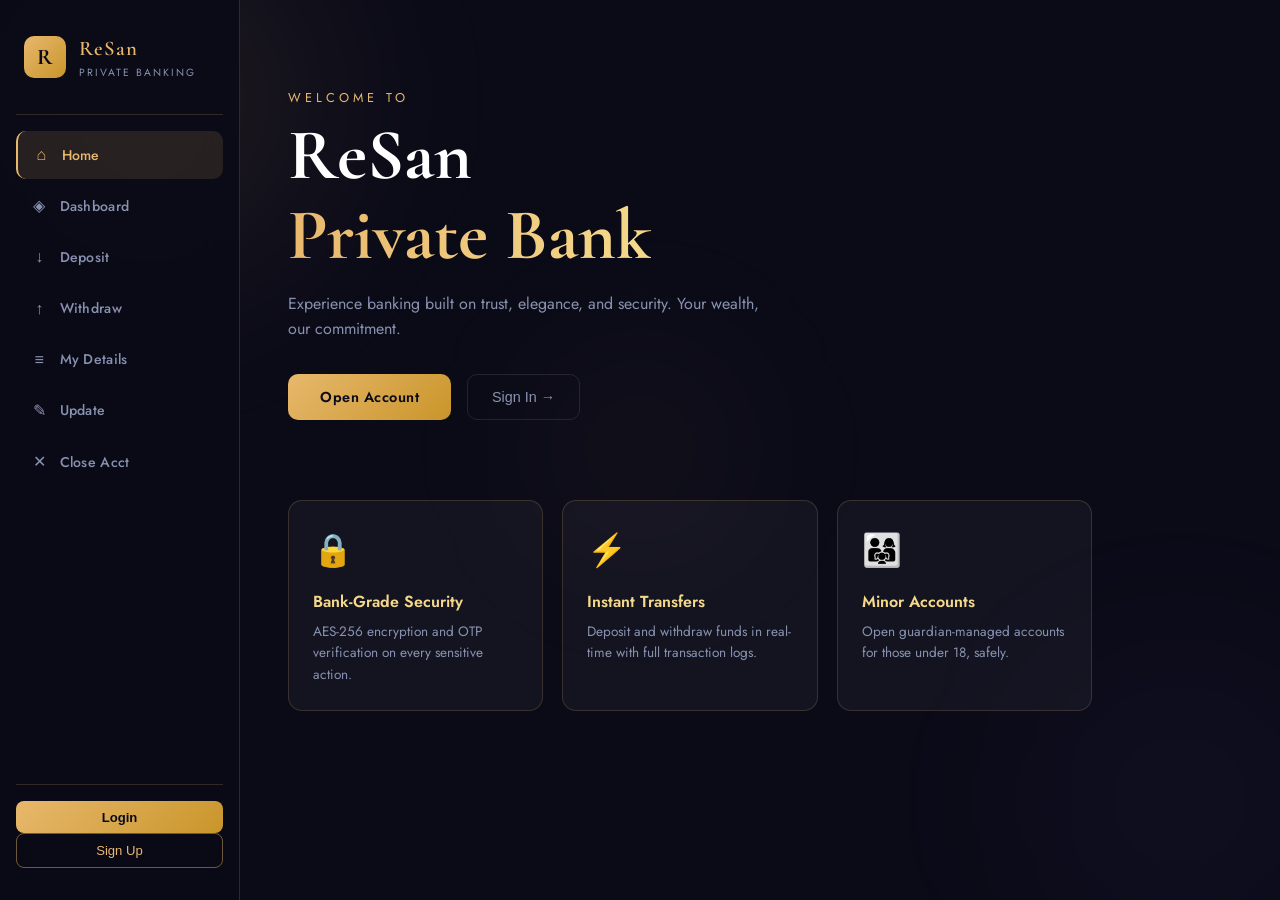
==== frontend/index.html @ 3ce8db80 "Update frontend: rename pageoverview.html to index.html, update .DS_Store" ====
<!DOCTYPE html>
<!-- Root HTML document for ReSan Bank web application -->
<html lang="en">
<head>
  <!-- Character encoding for Unicode/emoji support -->
  <meta charset="UTF-8" />
  <!-- Makes the page responsive on mobile devices -->
  <meta name="viewport" content="width=device-width, initial-scale=1.0" />
  <!-- Tab title and browser tab icon text -->
  <title>ReSan Private Bank</title>
  <!-- Google Fonts: Cormorant Garamond for luxury headings, Jost for body text -->
  <link href="https://fonts.googleapis.com/css2?family=Cormorant+Garamond:wght@400;600;700&family=Jost:wght@300;400;500;600&display=swap" rel="stylesheet" />
  <!-- Link to external CSS stylesheet -->
  <link rel="stylesheet" href="style.css" />
</head>
<body>

  <!-- ═══════════════════════════════════════════════════════════
       BACKGROUND DECORATIVE ORBS (pure CSS animation, no JS)
  ═══════════════════════════════════════════════════════════ -->
  <div class="bg-orb orb1"></div> <!-- Top-left glowing orb -->
  <div class="bg-orb orb2"></div> <!-- Bottom-right glowing orb -->
  <div class="bg-orb orb3"></div> <!-- Center subtle orb -->

  <!-- ═══════════════════════════════════════════════════════════
       PAGE WRAPPER — contains everything visible on screen
  ═══════════════════════════════════════════════════════════ -->
  <div class="app-wrapper">

    <!-- ─── SIDEBAR NAVIGATION ─────────────────────────────── -->
    <aside class="sidebar" id="sidebar">

      <!-- Bank logo / brand area -->
      <div class="sidebar-brand">
        <div class="brand-icon">R</div> <!-- Circular logo with letter R -->
        <div>
          <div class="brand-name">ReSan</div>       <!-- Bank name -->
          <div class="brand-sub">Private Banking</div> <!-- Tagline -->
        </div>
      </div>

      <!-- Divider line below brand -->
      <div class="sidebar-divider"></div>

      <!-- Navigation menu items — each calls showPage() on click -->
      <nav class="sidebar-nav">
        <!-- data-page attribute tells JS which page to show -->
        <a class="nav-item active" data-page="home"        onclick="showPage('home')">        <span class="nav-icon">⌂</span> Home         </a>
        <a class="nav-item"        data-page="dashboard"   onclick="showPage('dashboard')">   <span class="nav-icon">◈</span> Dashboard    </a>
        <a class="nav-item"        data-page="deposit"     onclick="showPage('deposit')">     <span class="nav-icon">↓</span> Deposit      </a>
        <a class="nav-item"        data-page="withdraw"    onclick="showPage('withdraw')">    <span class="nav-icon">↑</span> Withdraw     </a>
        <a class="nav-item"        data-page="details"     onclick="showPage('details')">     <span class="nav-icon">≡</span> My Details   </a>
        <a class="nav-item"        data-page="update"      onclick="showPage('update')">      <span class="nav-icon">✎</span> Update       </a>
        <a class="nav-item"        data-page="close"       onclick="showPage('close')">       <span class="nav-icon">✕</span> Close Acct   </a>
      </nav>

      <!-- Bottom section: shows logged-in user info or login/signup buttons -->
      <div class="sidebar-footer">
        <!-- Shown when user is NOT logged in -->
        <div id="auth-buttons">
          <button class="btn-gold"    onclick="showModal('login')">Login</button>    <!-- Opens login modal -->
          <button class="btn-outline" onclick="showModal('signup')">Sign Up</button> <!-- Opens signup modal -->
        </div>
        <!-- Shown when user IS logged in (hidden by default) -->
        <div id="user-info" style="display:none;">
          <div class="user-avatar" id="user-avatar">?</div> <!-- First letter of user's name -->
          <div class="user-name"   id="user-name">Guest</div>   <!-- Full name display -->
          <button class="btn-outline" onclick="logout()">Logout</button> <!-- Logout button -->
        </div>
      </div>

    </aside>

    <!-- ─── MAIN CONTENT AREA ──────────────────────────────── -->
    <main class="main-content">

      <!-- Hamburger menu button (visible on mobile only) -->
      <button class="hamburger" onclick="toggleSidebar()">☰</button>

      <!-- ══════════════ PAGE: HOME ══════════════ -->
      <section class="page active" id="page-home">
        <!-- Animated welcome heading -->
        <div class="page-hero">
          <p class="hero-eyebrow">Welcome to</p>
          <h1 class="hero-title">ReSan<br><span>Private Bank</span></h1>
          <p class="hero-desc">Experience banking built on trust, elegance, and security. Your wealth, our commitment.</p>
          <!-- CTA buttons -->
          <div class="hero-actions">
            <button class="btn-gold-lg" onclick="showModal('signup')">Open Account</button>
            <button class="btn-ghost"   onclick="showModal('login')">Sign In →</button>
          </div>
        </div>

        <!-- Feature cards row -->
        <div class="feature-grid">
          <div class="feature-card">
            <div class="feature-icon">🔒</div>
            <h3>Bank-Grade Security</h3>
            <p>AES-256 encryption and OTP verification on every sensitive action.</p>
          </div>
          <div class="feature-card">
            <div class="feature-icon">⚡</div>
            <h3>Instant Transfers</h3>
            <p>Deposit and withdraw funds in real-time with full transaction logs.</p>
          </div>
          <div class="feature-card">
            <div class="feature-icon">👨‍👩‍👧</div>
            <h3>Minor Accounts</h3>
            <p>Open guardian-managed accounts for those under 18, safely.</p>
          </div>
        </div>
      </section>

      <!-- ══════════════ PAGE: DASHBOARD ══════════════ -->
      <section class="page" id="page-dashboard">
        <div class="page-header">
          <h2 class="page-title">Dashboard</h2>
          <p class="page-sub">Overview of your account</p>
        </div>

        <!-- Balance card — values filled by JS -->
        <div class="balance-hero">
          <div class="balance-label">Available Balance</div>
          <div class="balance-amount" id="dash-balance">₹0.00</div>
          <div class="account-chip"  id="dash-accno">—</div>
        </div>

        <!-- Stats row -->
        <div class="stats-row">
          <div class="stat-box"><div class="stat-val" id="dash-name">—</div><div class="stat-lbl">Account Holder</div></div>
          <div class="stat-box"><div class="stat-val" id="dash-age">—</div> <div class="stat-lbl">Age</div></div>
          <div class="stat-box"><div class="stat-val" id="dash-email">—</div><div class="stat-lbl">Email</div></div>
          <div class="stat-box"><div class="stat-val" id="dash-type">—</div> <div class="stat-lbl">Account Type</div></div>
        </div>

        <!-- Recent transactions list -->
        <div class="card mt">
          <h3 class="card-title">Recent Transactions</h3>
          <div id="txn-list"><p class="muted">No transactions yet.</p></div>
        </div>
      </section>

      <!-- ══════════════ PAGE: DEPOSIT ══════════════ -->
      <section class="page" id="page-deposit">
        <div class="page-header">
          <h2 class="page-title">Deposit Funds</h2>
          <p class="page-sub">Add money to your account</p>
        </div>
        <div class="card">
          <!-- Account number input -->
          <div class="field-group">
            <label>Account Number</label>
            <input type="text" id="dep-acc" placeholder="RS-XXXXXXX" oninput="formatAccNo(this)" />
            <span class="field-hint">Format: RS- followed by letters/numbers</span>
          </div>
          <!-- PIN input (masked) -->
          <div class="field-group">
            <label>4-Digit PIN</label>
            <input type="password" id="dep-pin" maxlength="4" placeholder="••••" oninput="validatePinInput(this)" />
          </div>
          <!-- Amount input — only positive integers allowed -->
          <div class="field-group">
            <label>Amount (₹)</label>
            <input type="number" id="dep-amount" placeholder="Enter amount" min="1" max="100000" step="1" oninput="validateAmount(this, 100000)" />
            <span class="field-hint">Minimum ₹1 · Maximum ₹1,00,000 per transaction</span>
          </div>
          <button class="btn-gold-lg full" onclick="handleDeposit()">Deposit Now</button>
        </div>
      </section>

      <!-- ══════════════ PAGE: WITHDRAW ══════════════ -->
      <section class="page" id="page-withdraw">
        <div class="page-header">
          <h2 class="page-title">Withdraw Funds</h2>
          <p class="page-sub">Transfer money out of your account</p>
        </div>
        <div class="card">
          <div class="field-group">
            <label>Account Number</label>
            <input type="text" id="with-acc" placeholder="RS-XXXXXXX" oninput="formatAccNo(this)" />
          </div>
          <div class="field-group">
            <label>4-Digit PIN</label>
            <input type="password" id="with-pin" maxlength="4" placeholder="••••" oninput="validatePinInput(this)" />
          </div>
          <div class="field-group">
            <label>Amount (₹)</label>
            <input type="number" id="with-amount" placeholder="Enter amount" min="1" step="1" oninput="validateAmount(this, Infinity)" />
            <span class="field-hint">Cannot exceed your current balance</span>
          </div>
          <button class="btn-gold-lg full" onclick="handleWithdraw()">Withdraw</button>
        </div>
      </section>

      <!-- ══════════════ PAGE: MY DETAILS ══════════════ -->
      <section class="page" id="page-details">
        <div class="page-header">
          <h2 class="page-title">My Details</h2>
          <p class="page-sub">View your account information</p>
        </div>
        <div class="card">
          <div class="field-group">
            <label>Account Number</label>
            <input type="text" id="det-acc" placeholder="RS-XXXXXXX" />
          </div>
          <div class="field-group">
            <label>4-Digit PIN</label>
            <input type="password" id="det-pin" maxlength="4" placeholder="••••" />
          </div>
          <button class="btn-gold-lg full" onclick="handleDetails()">View Details</button>
        </div>

        <!-- Details result card — hidden until data is fetched -->
        <div class="card mt" id="details-result" style="display:none;">
          <div class="balance-hero small">
            <div class="balance-label">Balance</div>
            <div class="balance-amount" id="det-balance">₹0</div>
            <div class="account-chip"   id="det-accno-chip">—</div>
          </div>
          <!-- Individual info rows filled by JS -->
          <div class="info-table" id="details-table"></div>
        </div>
      </section>

      <!-- ══════════════ PAGE: UPDATE ══════════════ -->
      <section class="page" id="page-update">
        <div class="page-header">
          <h2 class="page-title">Update Details</h2>
          <p class="page-sub">Leave blank to keep existing value</p>
        </div>
        <div class="card">
          <div class="field-group">
            <label>Account Number</label>
            <input type="text" id="upd-acc" placeholder="RS-XXXXXXX" />
          </div>
          <div class="field-group">
            <label>Current PIN</label>
            <input type="password" id="upd-pin" maxlength="4" placeholder="••••" />
          </div>
          <div class="field-divider">Fields to Update</div>
          <div class="field-group">
            <label>New Name (optional)</label>
            <input type="text" id="upd-name" placeholder="Leave blank to keep current" />
          </div>
          <div class="field-group">
            <label>New Email (optional)</label>
            <!-- Email format validated in JS -->
            <input type="email" id="upd-email" placeholder="Leave blank to keep current" oninput="validateEmailInput(this)" />
          </div>
          <div class="field-group">
            <label>New PIN (optional)</label>
            <input type="password" id="upd-newpin" maxlength="4" placeholder="Leave blank to keep current" oninput="validatePinInput(this)" />
          </div>
          <button class="btn-gold-lg full" onclick="handleUpdate()">Save Changes</button>
        </div>
      </section>

      <!-- ══════════════ PAGE: CLOSE ACCOUNT ══════════════ -->
      <section class="page" id="page-close">
        <div class="page-header">
          <h2 class="page-title">Close Account</h2>
          <p class="page-sub" style="color:#ff6b6b;">⚠ This action is permanent and cannot be undone</p>
        </div>
        <div class="card danger-card">
          <div class="field-group">
            <label>Account Number</label>
            <input type="text" id="cls-acc" placeholder="RS-XXXXXXX" />
          </div>
          <div class="field-group">
            <label>4-Digit PIN</label>
            <input type="password" id="cls-pin" maxlength="4" placeholder="••••" />
          </div>
          <!-- Confirmation checkbox — must be ticked before deletion -->
          <label class="checkbox-label">
            <input type="checkbox" id="cls-confirm" />
            I understand this will permanently delete my account and all data
          </label>
          <button class="btn-danger full" onclick="handleClose()">Close My Account</button>
        </div>
      </section>

    </main>
  </div>

  <!-- ═══════════════════════════════════════════════════════════
       MODAL OVERLAY — darkens background when a modal is open
  ═══════════════════════════════════════════════════════════ -->
  <div class="modal-overlay" id="modal-overlay" onclick="closeModal()"></div>

  <!-- ─── MODAL: LOGIN ──────────────────────────────────────── -->
  <div class="modal" id="modal-login">
    <div class="modal-header">
      <h2>Welcome Back</h2>
      <button class="modal-close" onclick="closeModal()">✕</button>
    </div>
    <div class="field-group">
      <label>Account Number</label>
      <input type="text" id="login-acc" placeholder="RS-XXXXXXX" />
    </div>
    <div class="field-group">
      <label>4-Digit PIN</label>
      <input type="password" id="login-pin" maxlength="4" placeholder="••••" oninput="validatePinInput(this)" />
    </div>
    <!-- Login triggers OTP send before actual login -->
    <button class="btn-gold-lg full" onclick="initiateLogin()">Send OTP & Login</button>
    <p class="modal-switch">Don't have an account? <a onclick="showModal('signup')">Sign Up</a></p>
  </div>

  <!-- ─── MODAL: SIGNUP ─────────────────────────────────────── -->
  <div class="modal" id="modal-signup">
    <div class="modal-header">
      <h2>Open Account</h2>
      <button class="modal-close" onclick="closeModal()">✕</button>
    </div>

    <!-- Step indicator: Step 1 of 3, Step 2, Step 3 -->
    <div class="steps-bar">
      <div class="step active" id="step1-dot">1</div>
      <div class="step-line"></div>
      <div class="step" id="step2-dot">2</div>
      <div class="step-line"></div>
      <div class="step" id="step3-dot">3</div>
    </div>

    <!-- ── STEP 1: Personal Information ── -->
    <div id="signup-step1">
      <p class="step-label">Step 1 · Personal Information</p>

      <div class="field-group">
        <label>Full Name *</label>
        <!-- Only letters and spaces allowed — validated in JS -->
        <input type="text" id="su-name" placeholder="Your legal full name" oninput="validateNameInput(this)" />
        <span class="field-hint">Letters only, no numbers or symbols</span>
      </div>

      <div class="field-group">
        <label>Age *</label>
        <!-- Integer only; triggers minor flow if < 18 -->
        <input type="number" id="su-age" placeholder="Your age" min="1" max="120" step="1" oninput="validateAgeInput(this)" />
        <span class="field-hint">Must be a whole number between 1–120</span>
      </div>

      <!-- Minor guardian section — shown only when age < 18 -->
      <div id="minor-section" style="display:none;">
        <div class="minor-banner">
          👨‍👩‍👧 Minor Account — Guardian Details Required
        </div>
        <div class="field-group">
          <label>Guardian Full Name *</label>
          <input type="text" id="su-gname" placeholder="Guardian's legal name" oninput="validateNameInput(this)" />
        </div>
        <div class="field-group">
          <label>Guardian Age *</label>
          <input type="number" id="su-gage" placeholder="Guardian's age" min="18" max="120" step="1" />
          <span class="field-hint">Guardian must be 18 or above</span>
        </div>
        <div class="field-group">
          <label>Relationship to Minor *</label>
          <!-- Dropdown for relationship type -->
          <select id="su-relation">
            <option value="">Select relationship</option>
            <option value="Father">Father</option>
            <option value="Mother">Mother</option>
            <option value="Legal Guardian">Legal Guardian</option>
            <option value="Grandparent">Grandparent</option>
            <option value="Sibling (18+)">Sibling (18+)</option>
          </select>
        </div>
        <div class="field-group">
          <label>Guardian Phone *</label>
          <!-- 10-digit Indian phone number -->
          <input type="tel" id="su-gphone" placeholder="10-digit mobile number" maxlength="10" oninput="validatePhoneInput(this)" />
        </div>
        <div class="field-group">
          <label>Guardian Email *</label>
          <input type="email" id="su-gemail" placeholder="guardian@email.com" oninput="validateEmailInput(this)" />
        </div>
        <div class="field-group">
          <label>Guardian ID Proof (PDF, max 2MB) *</label>
          <!-- Accepts only PDF files; size validated in JS -->
          <div class="file-upload-box" onclick="triggerFile('guardian-doc')">
            <div class="file-icon">📄</div>
            <div id="guardian-doc-label">Click to upload Guardian ID PDF</div>
            <input type="file" id="guardian-doc" accept=".pdf" style="display:none;" onchange="handleFile(this,'guardian-doc-label')" />
          </div>
        </div>
      </div>

      <div class="field-group">
        <label>Email Address *</label>
        <!-- Validates email format with regex in JS -->
        <input type="email" id="su-email" placeholder="you@example.com" oninput="validateEmailInput(this)" />
        <span class="field-hint">Must be a valid email (e.g. name@domain.com)</span>
      </div>

      <div class="field-group">
        <label>Phone Number *</label>
        <!-- Must be 10 digits, Indian format -->
        <input type="tel" id="su-phone" placeholder="10-digit mobile number" maxlength="10" oninput="validatePhoneInput(this)" />
        <span class="field-hint">OTP will be sent to this number</span>
      </div>

      <div class="field-group">
        <label>4-Digit PIN *</label>
        <input type="password" id="su-pin" maxlength="4" placeholder="Choose a 4-digit PIN" oninput="validatePinInput(this)" />
        <span class="field-hint">Exactly 4 digits (e.g. 4821)</span>
      </div>

      <button class="btn-gold-lg full" onclick="goStep2()">Continue →</button>
    </div>

    <!-- ── STEP 2: Documents ── -->
    <div id="signup-step2" style="display:none;">
      <p class="step-label">Step 2 · Upload Documents</p>

      <!-- Aadhaar Card PDF upload -->
      <div class="field-group">
        <label>Aadhaar Card (PDF, max 2MB) *</label>
        <div class="file-upload-box" onclick="triggerFile('aadhaar-doc')">
          <div class="file-icon">🪪</div>
          <div id="aadhaar-doc-label">Click to upload Aadhaar PDF</div>
          <input type="file" id="aadhaar-doc" accept=".pdf" style="display:none;" onchange="handleFile(this,'aadhaar-doc-label')" />
        </div>
      </div>

      <!-- PAN Card PDF upload -->
      <div class="field-group">
        <label>PAN Card (PDF, max 2MB) *</label>
        <div class="file-upload-box" onclick="triggerFile('pan-doc')">
          <div class="file-icon">🗂</div>
          <div id="pan-doc-label">Click to upload PAN Card PDF</div>
          <input type="file" id="pan-doc" accept=".pdf" style="display:none;" onchange="handleFile(this,'pan-doc-label')" />
        </div>
      </div>

      <!-- Address Proof PDF upload -->
      <div class="field-group">
        <label>Address Proof (PDF, max 2MB) *</label>
        <div class="file-upload-box" onclick="triggerFile('address-doc')">
          <div class="file-icon">🏠</div>
          <div id="address-doc-label">Click to upload Address Proof PDF</div>
          <input type="file" id="address-doc" accept=".pdf" style="display:none;" onchange="handleFile(this,'address-doc-label')" />
        </div>
      </div>

      <div class="btn-row">
        <button class="btn-outline" onclick="goStep1()">← Back</button>
        <button class="btn-gold-lg" onclick="goStep3()">Continue →</button>
      </div>
    </div>

    <!-- ── STEP 3: OTP Verification ── -->
    <div id="signup-step3" style="display:none;">
      <p class="step-label">Step 3 · OTP Verification</p>

      <!-- Displays phone number OTP was sent to -->
      <div class="otp-info">
        OTP sent to <strong id="otp-phone-display"></strong>
        <br><small>Check your messages (demo OTP shown in console)</small>
      </div>

      <!-- 6-digit OTP input boxes — one digit per box -->
      <div class="otp-boxes">
        <!-- Each box: maxlength=1, auto-advances to next on input -->
        <input class="otp-box" type="text" maxlength="1" oninput="otpAdvance(this,0)" id="otp0" />
        <input class="otp-box" type="text" maxlength="1" oninput="otpAdvance(this,1)" id="otp1" />
        <input class="otp-box" type="text" maxlength="1" oninput="otpAdvance(this,2)" id="otp2" />
        <input class="otp-box" type="text" maxlength="1" oninput="otpAdvance(this,3)" id="otp3" />
        <input class="otp-box" type="text" maxlength="1" oninput="otpAdvance(this,4)" id="otp4" />
        <input class="otp-box" type="text" maxlength="1" oninput="otpAdvance(this,5)" id="otp5" />
      </div>

      <!-- Countdown timer and resend button -->
      <div class="otp-timer">
        Resend OTP in <span id="otp-countdown">30</span>s
        <button class="btn-text" id="resend-btn" style="display:none;" onclick="resendOTP()">Resend</button>
      </div>

      <div class="btn-row">
        <button class="btn-outline" onclick="goStep2()">← Back</button>
        <button class="btn-gold-lg" onclick="verifyAndCreate()">Verify & Create Account</button>
      </div>
    </div>
  </div>

  <!-- ─── MODAL: OTP FOR LOGIN ──────────────────────────────── -->
  <div class="modal" id="modal-otp-login">
    <div class="modal-header">
      <h2>Verify Identity</h2>
      <button class="modal-close" onclick="closeModal()">✕</button>
    </div>
    <div class="otp-info">
      OTP sent to your registered number
      <br><small>Demo OTP shown in browser console (F12)</small>
    </div>
    <div class="otp-boxes">
      <input class="otp-box" type="text" maxlength="1" oninput="otpAdvance(this,0,'login')" id="lotp0" />
      <input class="otp-box" type="text" maxlength="1" oninput="otpAdvance(this,1,'login')" id="lotp1" />
      <input class="otp-box" type="text" maxlength="1" oninput="otpAdvance(this,2,'login')" id="lotp2" />
      <input class="otp-box" type="text" maxlength="1" oninput="otpAdvance(this,3,'login')" id="lotp3" />
      <input class="otp-box" type="text" maxlength="1" oninput="otpAdvance(this,4,'login')" id="lotp4" />
      <input class="otp-box" type="text" maxlength="1" oninput="otpAdvance(this,5,'login')" id="lotp5" />
    </div>
    <button class="btn-gold-lg full" onclick="verifyLoginOTP()">Verify & Login</button>
  </div>

  <!-- ─── TOAST NOTIFICATION ────────────────────────────────── -->
  <!-- Small popup at bottom-right for success/error messages -->
  <div class="toast" id="toast">
    <span id="toast-msg"></span>
  </div>

  <!-- Link to external JS file — loaded last so DOM is ready -->
  <script src="app.js"></script>
</body>
</html>
---- frontend/style.css ----
/* ═══════════════════════════════════════════════════════════════
   style.css — ReSan Private Bank
   Luxury dark-gold aesthetic with glassmorphism cards
═══════════════════════════════════════════════════════════════ */

/* ─── CSS CUSTOM PROPERTIES (Design Tokens) ─────────────────── */
:root {
  --gold:        #e8b86d;   /* Primary gold accent */
  --gold-deep:   #c9952a;   /* Darker gold for gradients */
  --gold-light:  #f5d98b;   /* Lighter gold for highlights */
  --bg:          #0b0b18;   /* Page background — deep navy-black */
  --bg2:         #111127;   /* Slightly lighter bg for cards */
  --surface:     rgba(255,255,255,0.04); /* Glassmorphism card surface */
  --border:      rgba(232,184,109,0.18); /* Gold-tinted border */
  --border-hover:rgba(232,184,109,0.45); /* Border on hover */
  --text:        #ccd6f6;   /* Primary text — soft blue-white */
  --muted:       #8892b0;   /* Secondary/muted text */
  --danger:      #ff6b6b;   /* Red for errors and danger actions */
  --success:     #64ddaa;   /* Green for success states */
  --radius:      14px;      /* Standard border radius */
  --shadow:      0 8px 40px rgba(0,0,0,0.5); /* Card shadow */
  --font-display:'Cormorant Garamond', serif; /* Heading font */
  --font-body:   'Jost', sans-serif;          /* Body font */
  --sidebar-w:   240px;     /* Sidebar fixed width */
  --transition:  0.25s ease; /* Default animation duration */
}

/* ─── RESET & BASE ───────────────────────────────────────────── */
*, *::before, *::after {
  box-sizing: border-box; /* Include padding/border in width calculations */
  margin: 0;              /* Remove default margins */
  padding: 0;             /* Remove default padding */
}

html {
  scroll-behavior: smooth; /* Smooth scrolling for anchor links */
}

body {
  background: var(--bg);        /* Dark background */
  color: var(--text);           /* Default text color */
  font-family: var(--font-body);/* Body font */
  font-size: 15px;              /* Base font size */
  line-height: 1.6;             /* Comfortable line height */
  overflow-x: hidden;           /* Prevent horizontal scroll */
  min-height: 100vh;            /* Full viewport height */
}

/* ─── BACKGROUND DECORATIVE ORBS ─────────────────────────────── */
/* Soft glowing blobs behind content for depth */
.bg-orb {
  position: fixed;      /* Stay fixed regardless of scroll */
  border-radius: 50%;   /* Perfect circles */
  filter: blur(80px);   /* Heavy blur for soft glow */
  pointer-events: none; /* Don't block clicks */
  z-index: 0;           /* Behind everything */
  animation: orb-float 8s ease-in-out infinite; /* Gentle float animation */
}
.orb1 {
  width: 500px; height: 500px;                   /* Large orb */
  background: radial-gradient(circle, rgba(232,184,109,0.12), transparent 70%); /* Gold glow */
  top: -150px; left: -100px;                     /* Top-left position */
}
.orb2 {
  width: 400px; height: 400px;
  background: radial-gradient(circle, rgba(100,100,200,0.08), transparent 70%); /* Blue-ish glow */
  bottom: -100px; right: -100px;
}
.orb3 {
  width: 300px; height: 300px;
  background: radial-gradient(circle, rgba(232,184,109,0.06), transparent 70%);
  top: 50%; left: 50%; transform: translate(-50%,-50%); /* Centered */
}

/* Float animation keyframes — moves orb up and down slightly */
@keyframes orb-float {
  0%,100% { transform: translateY(0); }
  50%      { transform: translateY(-20px); }
}

/* ─── LAYOUT: APP WRAPPER ────────────────────────────────────── */
/* Two-column layout: sidebar + main content */
.app-wrapper {
  display: flex;       /* Flexbox side-by-side layout */
  min-height: 100vh;   /* Full viewport height */
  position: relative;  /* Stacking context */
  z-index: 1;          /* Above background orbs */
}

/* ─── SIDEBAR ─────────────────────────────────────────────────── */
.sidebar {
  width: var(--sidebar-w);             /* Fixed width */
  background: rgba(11,11,24,0.95);     /* Semi-transparent dark bg */
  border-right: 1px solid var(--border); /* Gold right border */
  display: flex;
  flex-direction: column;              /* Stack items vertically */
  padding: 2rem 1rem;                  /* Internal spacing */
  position: fixed;                     /* Stays fixed on scroll */
  top: 0; left: 0; bottom: 0;         /* Full height */
  z-index: 100;                        /* Above main content */
  backdrop-filter: blur(20px);         /* Frosted glass effect */
  transition: transform var(--transition); /* Slide animation for mobile */
}

/* Brand/Logo area at top of sidebar */
.sidebar-brand {
  display: flex;
  align-items: center;
  gap: 0.8rem;
  margin-bottom: 1.5rem;
  padding: 0 0.5rem;
}

/* Circular gold icon with letter R */
.brand-icon {
  width: 42px; height: 42px;
  background: linear-gradient(135deg, var(--gold), var(--gold-deep)); /* Gold gradient */
  border-radius: 10px;   /* Slightly rounded square */
  display: flex; align-items: center; justify-content: center;
  font-family: var(--font-display); /* Serif font for R */
  font-size: 1.4rem;
  color: #0b0b18;        /* Dark text on gold */
  font-weight: 700;
  flex-shrink: 0;        /* Don't shrink when sidebar is narrow */
}
.brand-name {
  font-family: var(--font-display);
  font-size: 1.3rem;
  color: var(--gold);
  font-weight: 600;
  letter-spacing: 1px;
}
.brand-sub {
  font-size: 0.65rem;
  color: var(--muted);
  letter-spacing: 2px;
  text-transform: uppercase;
}

/* Horizontal divider line */
.sidebar-divider {
  height: 1px;
  background: var(--border);
  margin: 0.5rem 0 1rem 0;
}

/* Navigation link container */
.sidebar-nav {
  flex: 1;             /* Take remaining vertical space */
  display: flex;
  flex-direction: column;
  gap: 0.2rem;         /* Small gap between nav items */
}

/* Individual navigation link */
.nav-item {
  display: flex;
  align-items: center;
  gap: 0.7rem;
  padding: 0.7rem 0.9rem;
  border-radius: 10px;
  color: var(--muted);          /* Inactive: muted color */
  font-size: 0.88rem;
  font-weight: 500;
  letter-spacing: 0.3px;
  cursor: pointer;
  transition: all var(--transition);
  text-decoration: none;        /* Remove underline */
  user-select: none;            /* Prevent text selection on click */
}
.nav-item:hover {
  background: rgba(232,184,109,0.07); /* Subtle gold highlight */
  color: var(--gold-light);           /* Gold text on hover */
}
.nav-item.active {
  background: rgba(232,184,109,0.12); /* Stronger highlight for active */
  color: var(--gold);                 /* Gold text for active */
  border-left: 2px solid var(--gold); /* Gold left border indicator */
}
.nav-icon {
  font-size: 1rem;
  width: 18px;
  text-align: center;
}

/* Bottom of sidebar: auth buttons or user info */
.sidebar-footer {
  border-top: 1px solid var(--border);
  padding-top: 1rem;
  display: flex;
  flex-direction: column;
  gap: 0.5rem;
}

/* User avatar circle */
.user-avatar {
  width: 38px; height: 38px;
  background: linear-gradient(135deg, var(--gold), var(--gold-deep));
  border-radius: 50%;
  display: flex; align-items: center; justify-content: center;
  font-weight: 700;
  color: #0b0b18;
  font-size: 1rem;
  margin: 0 auto 0.3rem auto;
}
.user-name {
  text-align: center;
  font-size: 0.85rem;
  color: var(--text);
  margin-bottom: 0.3rem;
  font-weight: 500;
}

/* ─── MAIN CONTENT ───────────────────────────────────────────── */
.main-content {
  margin-left: var(--sidebar-w); /* Push right by sidebar width */
  flex: 1;                       /* Fill remaining width */
  padding: 2.5rem 3rem;          /* Inner spacing */
  max-width: 900px;              /* Cap content width */
  min-height: 100vh;
}

/* ─── PAGE SECTIONS ──────────────────────────────────────────── */
/* All pages hidden by default; only .active is visible */
.page {
  display: none;
  animation: fadeIn 0.35s ease; /* Fade in when activated */
}
.page.active {
  display: block; /* Show active page */
}

/* Fade-in animation for page transitions */
@keyframes fadeIn {
  from { opacity: 0; transform: translateY(10px); }
  to   { opacity: 1; transform: translateY(0); }
}

/* ─── HERO SECTION (Home Page) ────────────────────────────────── */
.page-hero {
  padding: 3rem 0 2rem 0;
  max-width: 600px;
}
.hero-eyebrow {
  font-size: 0.8rem;
  letter-spacing: 4px;
  text-transform: uppercase;
  color: var(--gold);
  margin-bottom: 0.5rem;
}
.hero-title {
  font-family: var(--font-display);
  font-size: clamp(2.8rem, 6vw, 4.5rem); /* Fluid type scale */
  line-height: 1.1;
  color: #fff;
  margin-bottom: 1rem;
}
.hero-title span {
  /* Gold gradient on second line of heading */
  background: linear-gradient(90deg, var(--gold), var(--gold-light));
  -webkit-background-clip: text;
  -webkit-text-fill-color: transparent;
  background-clip: text;
}
.hero-desc {
  color: var(--muted);
  font-size: 1rem;
  max-width: 480px;
  margin-bottom: 2rem;
}
.hero-actions {
  display: flex;
  gap: 1rem;
  flex-wrap: wrap;
}

/* Feature cards grid below hero */
.feature-grid {
  display: grid;
  grid-template-columns: repeat(auto-fit, minmax(200px, 1fr)); /* Responsive columns */
  gap: 1.2rem;
  margin-top: 3rem;
}
.feature-card {
  background: var(--surface);
  border: 1px solid var(--border);
  border-radius: var(--radius);
  padding: 1.5rem;
  transition: border-color var(--transition), transform var(--transition);
}
.feature-card:hover {
  border-color: var(--border-hover);
  transform: translateY(-3px); /* Lift effect on hover */
}
.feature-icon {
  font-size: 2rem;
  margin-bottom: 0.8rem;
}
.feature-card h3 {
  font-size: 1rem;
  font-weight: 600;
  color: var(--gold-light);
  margin-bottom: 0.4rem;
}
.feature-card p {
  color: var(--muted);
  font-size: 0.85rem;
}

/* ─── PAGE HEADER ─────────────────────────────────────────────── */
.page-header {
  margin-bottom: 1.8rem;
  padding-bottom: 1rem;
  border-bottom: 1px solid var(--border);
}
.page-title {
  font-family: var(--font-display);
  font-size: 2.2rem;
  color: var(--gold);
  font-weight: 600;
}
.page-sub {
  color: var(--muted);
  font-size: 0.88rem;
  margin-top: 0.2rem;
}

/* ─── CARDS ──────────────────────────────────────────────────── */
.card {
  background: var(--surface);
  border: 1px solid var(--border);
  border-radius: var(--radius);
  padding: 2rem;
  backdrop-filter: blur(10px);
}
.card.mt { margin-top: 1.5rem; }  /* Card with top margin utility */

/* Red-tinted card for danger actions */
.danger-card {
  border-color: rgba(255,107,107,0.25);
  background: rgba(255,107,107,0.04);
}

.card-title {
  font-size: 1rem;
  font-weight: 600;
  color: var(--gold-light);
  margin-bottom: 1rem;
}

/* ─── BALANCE DISPLAY ─────────────────────────────────────────── */
.balance-hero {
  background: linear-gradient(135deg, rgba(232,184,109,0.12), rgba(201,149,42,0.06));
  border: 1px solid rgba(232,184,109,0.3);
  border-radius: var(--radius);
  padding: 2.5rem;
  text-align: center;
  margin-bottom: 1.5rem;
}
.balance-hero.small { padding: 1.5rem; }

.balance-label {
  font-size: 0.72rem;
  letter-spacing: 3px;
  text-transform: uppercase;
  color: var(--muted);
  margin-bottom: 0.5rem;
}
.balance-amount {
  font-family: var(--font-display);
  font-size: 3rem;
  color: var(--gold);
  font-weight: 700;
  letter-spacing: 1px;
}
/* Pill chip showing account number */
.account-chip {
  display: inline-block;
  background: rgba(232,184,109,0.1);
  border: 1px solid rgba(232,184,109,0.25);
  color: var(--gold);
  padding: 0.3rem 1.2rem;
  border-radius: 50px;
  font-size: 0.78rem;
  font-family: 'Courier New', monospace; /* Monospace for account numbers */
  margin-top: 0.8rem;
  letter-spacing: 1px;
}

/* Stats row with 4 boxes */
.stats-row {
  display: grid;
  grid-template-columns: repeat(auto-fit, minmax(150px, 1fr));
  gap: 1rem;
  margin-bottom: 1.5rem;
}
.stat-box {
  background: var(--surface);
  border: 1px solid var(--border);
  border-radius: var(--radius);
  padding: 1.2rem;
  text-align: center;
}
.stat-val {
  font-weight: 600;
  color: var(--text);
  font-size: 0.95rem;
  word-break: break-all; /* Break long email addresses */
}
.stat-lbl {
  font-size: 0.7rem;
  color: var(--muted);
  text-transform: uppercase;
  letter-spacing: 1px;
  margin-top: 0.3rem;
}

/* ─── FORM FIELDS ─────────────────────────────────────────────── */
.field-group {
  margin-bottom: 1.2rem;
}
.field-group label {
  display: block;
  font-size: 0.75rem;
  letter-spacing: 1px;
  text-transform: uppercase;
  color: var(--muted);
  margin-bottom: 0.5rem;
  font-weight: 500;
}

/* Base input styling */
.field-group input[type="text"],
.field-group input[type="email"],
.field-group input[type="password"],
.field-group input[type="number"],
.field-group input[type="tel"],
.field-group select {
  width: 100%;
  background: rgba(255,255,255,0.04);  /* Very subtle white surface */
  border: 1px solid var(--border);
  border-radius: 10px;
  padding: 0.75rem 1rem;
  color: var(--text);
  font-family: var(--font-body);
  font-size: 0.93rem;
  outline: none;
  transition: border-color var(--transition), box-shadow var(--transition);
  appearance: none;  /* Remove browser default styling (especially for select) */
}

/* Input focus state — gold glow */
.field-group input:focus,
.field-group select:focus {
  border-color: rgba(232,184,109,0.55);
  box-shadow: 0 0 0 3px rgba(232,184,109,0.08);
}

/* Input error state — red glow */
.field-group input.error {
  border-color: rgba(255,107,107,0.5);
  box-shadow: 0 0 0 3px rgba(255,107,107,0.07);
}

/* Input success state — green glow */
.field-group input.valid {
  border-color: rgba(100,221,170,0.4);
}

/* Hint text below inputs */
.field-hint {
  display: block;
  font-size: 0.72rem;
  color: var(--muted);
  margin-top: 0.35rem;
}

/* Section divider label inside a form */
.field-divider {
  font-size: 0.72rem;
  letter-spacing: 2px;
  text-transform: uppercase;
  color: var(--gold);
  margin: 1.5rem 0 1rem 0;
  padding-bottom: 0.4rem;
  border-bottom: 1px solid var(--border);
}

/* Select arrow replacement */
.field-group select {
  background-image: url("data:image/svg+xml,%3Csvg xmlns='http://www.w3.org/2000/svg' width='12' height='12' viewBox='0 0 12 12'%3E%3Cpath fill='%238892b0' d='M6 8L1 3h10z'/%3E%3C/svg%3E");
  background-repeat: no-repeat;
  background-position: right 1rem center;
  padding-right: 2.5rem;
  cursor: pointer;
}

/* ─── FILE UPLOAD BOX ─────────────────────────────────────────── */
.file-upload-box {
  border: 2px dashed var(--border);
  border-radius: var(--radius);
  padding: 1.5rem;
  text-align: center;
  cursor: pointer;
  transition: border-color var(--transition), background var(--transition);
  color: var(--muted);
  font-size: 0.85rem;
}
.file-upload-box:hover {
  border-color: var(--border-hover);
  background: rgba(232,184,109,0.04);
  color: var(--gold);
}
.file-icon { font-size: 2rem; margin-bottom: 0.5rem; }

/* When file is successfully chosen */
.file-upload-box.uploaded {
  border-color: rgba(100,221,170,0.4);
  background: rgba(100,221,170,0.04);
  color: var(--success);
}

/* ─── CHECKBOX ───────────────────────────────────────────────── */
.checkbox-label {
  display: flex;
  align-items: flex-start;
  gap: 0.7rem;
  color: var(--muted);
  font-size: 0.85rem;
  cursor: pointer;
  margin-bottom: 1.5rem;
  line-height: 1.4;
}
.checkbox-label input[type="checkbox"] {
  width: 16px; height: 16px;
  flex-shrink: 0;
  margin-top: 2px;
  accent-color: var(--gold); /* Gold checkbox color */
  cursor: pointer;
}

/* ─── BUTTONS ─────────────────────────────────────────────────── */

/* Primary gold button */
.btn-gold-lg {
  background: linear-gradient(135deg, var(--gold), var(--gold-deep));
  color: #0b0b18;          /* Dark text on gold */
  border: none;
  border-radius: 10px;
  padding: 0.8rem 2rem;
  font-family: var(--font-body);
  font-size: 0.9rem;
  font-weight: 600;
  letter-spacing: 0.5px;
  cursor: pointer;
  transition: opacity var(--transition), transform var(--transition);
}
.btn-gold-lg:hover {
  opacity: 0.88;
  transform: translateY(-1px); /* Slight lift */
}
.btn-gold-lg.full { width: 100%; } /* Full-width variant */

/* Small sidebar gold button */
.btn-gold {
  background: linear-gradient(135deg, var(--gold), var(--gold-deep));
  color: #0b0b18;
  border: none;
  border-radius: 8px;
  padding: 0.55rem 1rem;
  font-size: 0.82rem;
  font-weight: 600;
  cursor: pointer;
  width: 100%;
  transition: opacity var(--transition);
}
.btn-gold:hover { opacity: 0.85; }

/* Outlined/ghost button */
.btn-outline {
  background: transparent;
  color: var(--gold);
  border: 1px solid var(--border-hover);
  border-radius: 8px;
  padding: 0.55rem 1rem;
  font-size: 0.82rem;
  font-weight: 500;
  cursor: pointer;
  width: 100%;
  transition: background var(--transition), color var(--transition);
}
.btn-outline:hover {
  background: rgba(232,184,109,0.08);
  color: var(--gold-light);
}

/* Ghost/transparent button (hero) */
.btn-ghost {
  background: transparent;
  color: var(--muted);
  border: 1px solid rgba(255,255,255,0.1);
  border-radius: 10px;
  padding: 0.8rem 1.5rem;
  font-size: 0.9rem;
  cursor: pointer;
  transition: color var(--transition), border-color var(--transition);
}
.btn-ghost:hover { color: var(--text); border-color: rgba(255,255,255,0.25); }

/* Danger/red button */
.btn-danger {
  background: linear-gradient(135deg, #ff6b6b, #c0392b);
  color: #fff;
  border: none;
  border-radius: 10px;
  padding: 0.8rem 2rem;
  font-size: 0.9rem;
  font-weight: 600;
  cursor: pointer;
  transition: opacity var(--transition);
}
.btn-danger.full { width: 100%; }
.btn-danger:hover { opacity: 0.85; }

/* Invisible text button (for resend OTP link) */
.btn-text {
  background: none;
  border: none;
  color: var(--gold);
  cursor: pointer;
  font-size: 0.85rem;
  text-decoration: underline;
  padding: 0;
}

/* Row of two buttons side by side */
.btn-row {
  display: flex;
  gap: 0.8rem;
  margin-top: 1rem;
}
.btn-row .btn-outline { flex: 1; }
.btn-row .btn-gold-lg { flex: 2; }

/* ─── STEPS BAR (Signup progress indicator) ───────────────────── */
.steps-bar {
  display: flex;
  align-items: center;
  justify-content: center;
  gap: 0;
  margin: 1rem 0 1.5rem 0;
}

/* Numbered circle for each step */
.step {
  width: 30px; height: 30px;
  border-radius: 50%;
  border: 2px solid var(--border);
  display: flex; align-items: center; justify-content: center;
  font-size: 0.78rem;
  font-weight: 600;
  color: var(--muted);
  background: transparent;
  transition: all var(--transition);
  flex-shrink: 0;
}
/* Active step: filled gold */
.step.active {
  background: var(--gold);
  border-color: var(--gold);
  color: #0b0b18;
}
/* Completed step: gold border */
.step.done {
  border-color: var(--gold);
  color: var(--gold);
}

/* Connecting line between step circles */
.step-line {
  flex: 1;
  height: 2px;
  background: var(--border);
  max-width: 60px;
}

.step-label {
  font-size: 0.75rem;
  letter-spacing: 2px;
  text-transform: uppercase;
  color: var(--gold);
  margin-bottom: 1.2rem;
}

/* ─── MINOR BANNER ────────────────────────────────────────────── */
/* Yellow info banner shown for underage applicants */
.minor-banner {
  background: rgba(232,184,109,0.1);
  border: 1px solid rgba(232,184,109,0.3);
  border-radius: 10px;
  padding: 0.8rem 1rem;
  font-size: 0.85rem;
  color: var(--gold-light);
  margin-bottom: 1rem;
}

/* ─── OTP BOXES ──────────────────────────────────────────────── */
.otp-boxes {
  display: flex;
  gap: 0.6rem;
  justify-content: center;
  margin: 1.5rem 0;
}

/* Individual OTP digit box */
.otp-box {
  width: 46px; height: 54px;
  text-align: center;
  font-size: 1.4rem;
  font-weight: 600;
  background: rgba(255,255,255,0.05);
  border: 1px solid var(--border);
  border-radius: 10px;
  color: var(--gold);
  outline: none;
  transition: border-color var(--transition), box-shadow var(--transition);
  caret-color: var(--gold); /* Gold cursor inside OTP box */
}
.otp-box:focus {
  border-color: var(--gold);
  box-shadow: 0 0 0 3px rgba(232,184,109,0.12);
}

.otp-info {
  text-align: center;
  color: var(--muted);
  font-size: 0.85rem;
  margin-bottom: 0.5rem;
}
.otp-info strong { color: var(--text); }

.otp-timer {
  text-align: center;
  font-size: 0.8rem;
  color: var(--muted);
  margin-bottom: 1rem;
}

/* ─── INFO TABLE (account details rows) ──────────────────────── */
.info-table { margin-top: 1rem; }

/* Single info row: label on left, value on right */
.info-row {
  display: flex;
  justify-content: space-between;
  align-items: center;
  padding: 0.75rem 0;
  border-bottom: 1px solid rgba(255,255,255,0.04);
  font-size: 0.88rem;
}
.info-row:last-child { border-bottom: none; }
.info-key  { color: var(--muted); text-transform: uppercase; letter-spacing: 1px; font-size: 0.72rem; }
.info-val  { color: var(--text); font-weight: 500; }

/* ─── TRANSACTION LIST ───────────────────────────────────────── */
.txn-item {
  display: flex;
  justify-content: space-between;
  align-items: center;
  padding: 0.7rem 0;
  border-bottom: 1px solid rgba(255,255,255,0.04);
  font-size: 0.85rem;
}
.txn-item:last-child { border-bottom: none; }
.txn-type  { color: var(--text); }
.txn-date  { color: var(--muted); font-size: 0.75rem; }
.txn-amt.credit { color: var(--success); } /* Green for deposits */
.txn-amt.debit  { color: var(--danger);  } /* Red for withdrawals */

/* ─── MODALS ──────────────────────────────────────────────────── */

/* Dark overlay behind modal */
.modal-overlay {
  position: fixed;
  inset: 0;           /* Covers full viewport */
  background: rgba(0,0,0,0.7);
  z-index: 200;
  display: none;      /* Hidden by default */
  backdrop-filter: blur(4px);
}
.modal-overlay.active { display: block; } /* Shown when modal opens */

/* Modal panel (white card) */
.modal {
  position: fixed;
  top: 50%; left: 50%;
  transform: translate(-50%, -50%) scale(0.95); /* Start slightly scaled down */
  width: min(500px, 94vw);    /* Responsive width */
  max-height: 90vh;           /* Prevent overflow on short screens */
  overflow-y: auto;           /* Scroll if content is tall */
  background: #12122a;        /* Dark modal background */
  border: 1px solid var(--border);
  border-radius: 18px;
  padding: 2rem;
  z-index: 300;
  display: none;              /* Hidden by default */
  opacity: 0;
  transition: opacity 0.25s ease, transform 0.25s ease;
}
/* Active modal: visible and scaled to normal */
.modal.active {
  display: block;
  opacity: 1;
  transform: translate(-50%, -50%) scale(1);
}

.modal-header {
  display: flex;
  justify-content: space-between;
  align-items: center;
  margin-bottom: 1.5rem;
}
.modal-header h2 {
  font-family: var(--font-display);
  font-size: 1.6rem;
  color: var(--gold);
}
/* X close button in modal corner */
.modal-close {
  background: none;
  border: none;
  color: var(--muted);
  font-size: 1.1rem;
  cursor: pointer;
  padding: 0.3rem;
  transition: color var(--transition);
}
.modal-close:hover { color: var(--text); }

/* "Switch to signup/login" link at modal bottom */
.modal-switch {
  text-align: center;
  color: var(--muted);
  font-size: 0.82rem;
  margin-top: 1rem;
}
.modal-switch a {
  color: var(--gold);
  cursor: pointer;
  text-decoration: underline;
}

/* ─── TOAST NOTIFICATION ──────────────────────────────────────── */
/* Small popup shown at bottom-right for success/error */
.toast {
  position: fixed;
  bottom: 2rem; right: 2rem;
  background: #1a1a35;
  border: 1px solid var(--border);
  border-radius: 10px;
  padding: 0.8rem 1.4rem;
  color: var(--text);
  font-size: 0.85rem;
  z-index: 500;
  max-width: 320px;
  box-shadow: var(--shadow);
  transform: translateY(20px); /* Start below screen */
  opacity: 0;
  transition: all 0.3s ease;
  pointer-events: none;
}
/* Toast active state — slides up into view */
.toast.show {
  transform: translateY(0);
  opacity: 1;
}
.toast.success { border-color: rgba(100,221,170,0.4); color: var(--success); }
.toast.error   { border-color: rgba(255,107,107,0.4); color: var(--danger); }

/* ─── HAMBURGER (mobile only) ─────────────────────────────────── */
.hamburger {
  display: none;            /* Hidden on desktop */
  background: none;
  border: 1px solid var(--border);
  border-radius: 8px;
  color: var(--gold);
  font-size: 1.2rem;
  padding: 0.4rem 0.7rem;
  cursor: pointer;
  margin-bottom: 1.5rem;
}

/* ─── UTILITIES ───────────────────────────────────────────────── */
.muted { color: var(--muted); font-size: 0.88rem; } /* Muted text helper */

/* ─── SCROLLBAR STYLING ──────────────────────────────────────── */
::-webkit-scrollbar { width: 6px; }
::-webkit-scrollbar-track { background: transparent; }
::-webkit-scrollbar-thumb {
  background: rgba(232,184,109,0.2);
  border-radius: 3px;
}
::-webkit-scrollbar-thumb:hover { background: rgba(232,184,109,0.4); }

/* ─── RESPONSIVE: MOBILE ─────────────────────────────────────── */
@media (max-width: 768px) {
  /* Sidebar slides off-screen by default on mobile */
  .sidebar {
    transform: translateX(-100%);
    z-index: 200;
  }
  /* When .open class is added by JS, slide sidebar in */
  .sidebar.open { transform: translateX(0); }

  /* Main content fills full width on mobile */
  .main-content {
    margin-left: 0;
    padding: 1.5rem 1.2rem;
  }

  /* Show hamburger on mobile */
  .hamburger { display: block; }

  /* Smaller balance amount on mobile */
  .balance-amount { font-size: 2rem; }

  /* Stack OTP boxes tighter on small screens */
  .otp-box { width: 38px; height: 46px; font-size: 1.1rem; }
}
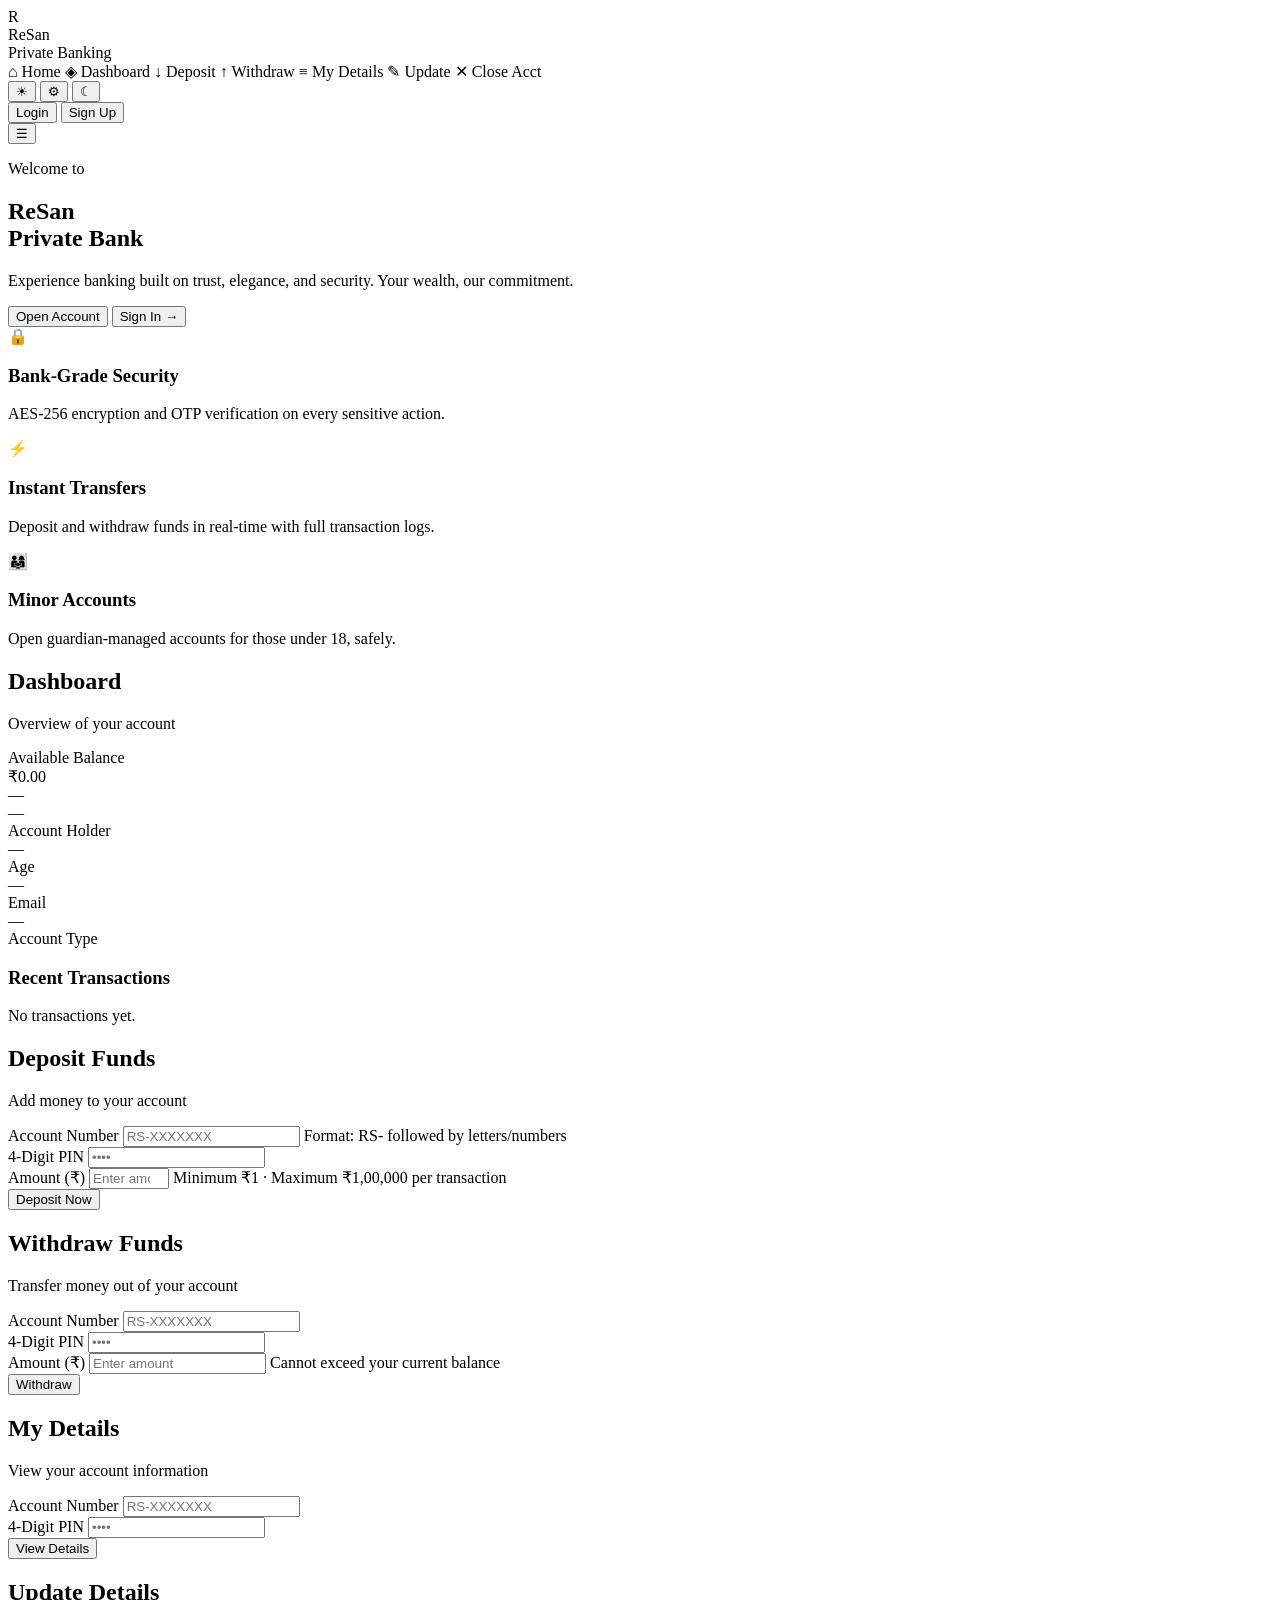
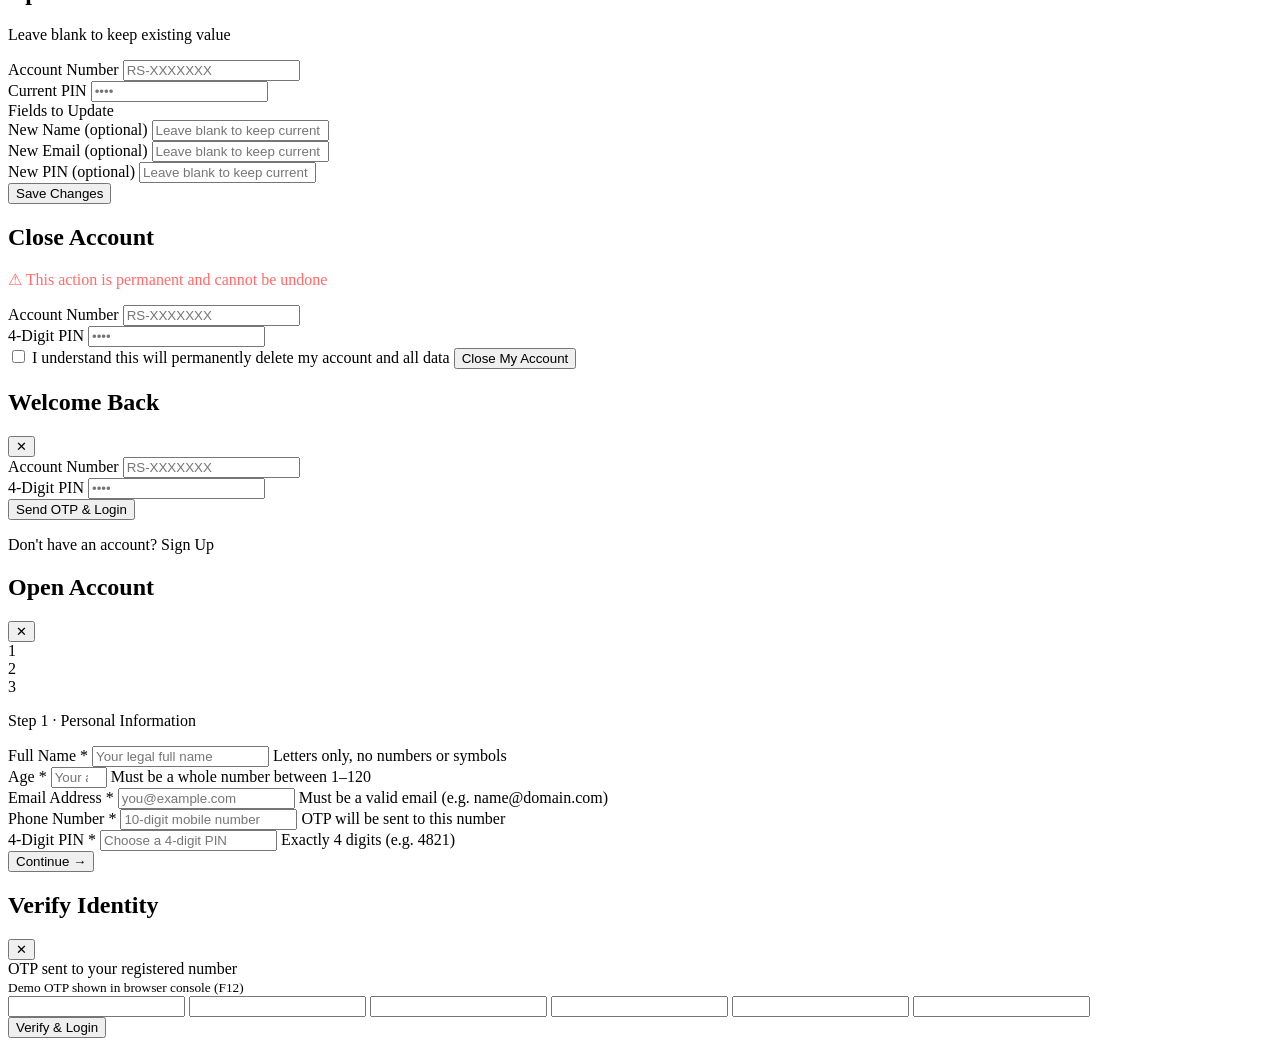
==== commit abb4cedd: "feat: Complete ReSan Bank v2.0.0 with theme system and SMS OTP - Added Light/Dark/Auto theme system " ====
--- a/frontend/index.html
+++ b/frontend/index.html
@@ -11,7 +11,7 @@
   <!-- Google Fonts: Cormorant Garamond for luxury headings, Jost for body text -->
   <link href="https://fonts.googleapis.com/css2?family=Cormorant+Garamond:wght@400;600;700&family=Jost:wght@300;400;500;600&display=swap" rel="stylesheet" />
   <!-- Link to external CSS stylesheet -->
-  <link rel="stylesheet" href="style.css" />
+  <link rel="stylesheet" href="frontend/style.css" />
 </head>
 <body>
 
@@ -54,8 +54,15 @@
         <a class="nav-item"        data-page="close"       onclick="showPage('close')">       <span class="nav-icon">✕</span> Close Acct   </a>
       </nav>
 
-      <!-- Bottom section: shows logged-in user info or login/signup buttons -->
+      <!-- Bottom section: theme toggle + auth buttons or user info -->
       <div class="sidebar-footer">
+        <!-- Theme toggle -->
+        <div class="theme-toggle">
+          <button class="theme-btn" id="theme-light" onclick="setTheme('light')">☀</button>
+          <button class="theme-btn active" id="theme-auto" onclick="setTheme('auto')">⚙</button>
+          <button class="theme-btn" id="theme-dark" onclick="setTheme('dark')">☾</button>
+        </div>
+
         <!-- Shown when user is NOT logged in -->
         <div id="auth-buttons">
           <button class="btn-gold"    onclick="showModal('login')">Login</button>    <!-- Opens login modal -->
@@ -511,6 +518,6 @@
   </div>
 
   <!-- Link to external JS file — loaded last so DOM is ready -->
-  <script src="app.js"></script>
+  <script src="frontend/app.js"></script>
 </body>
 </html>
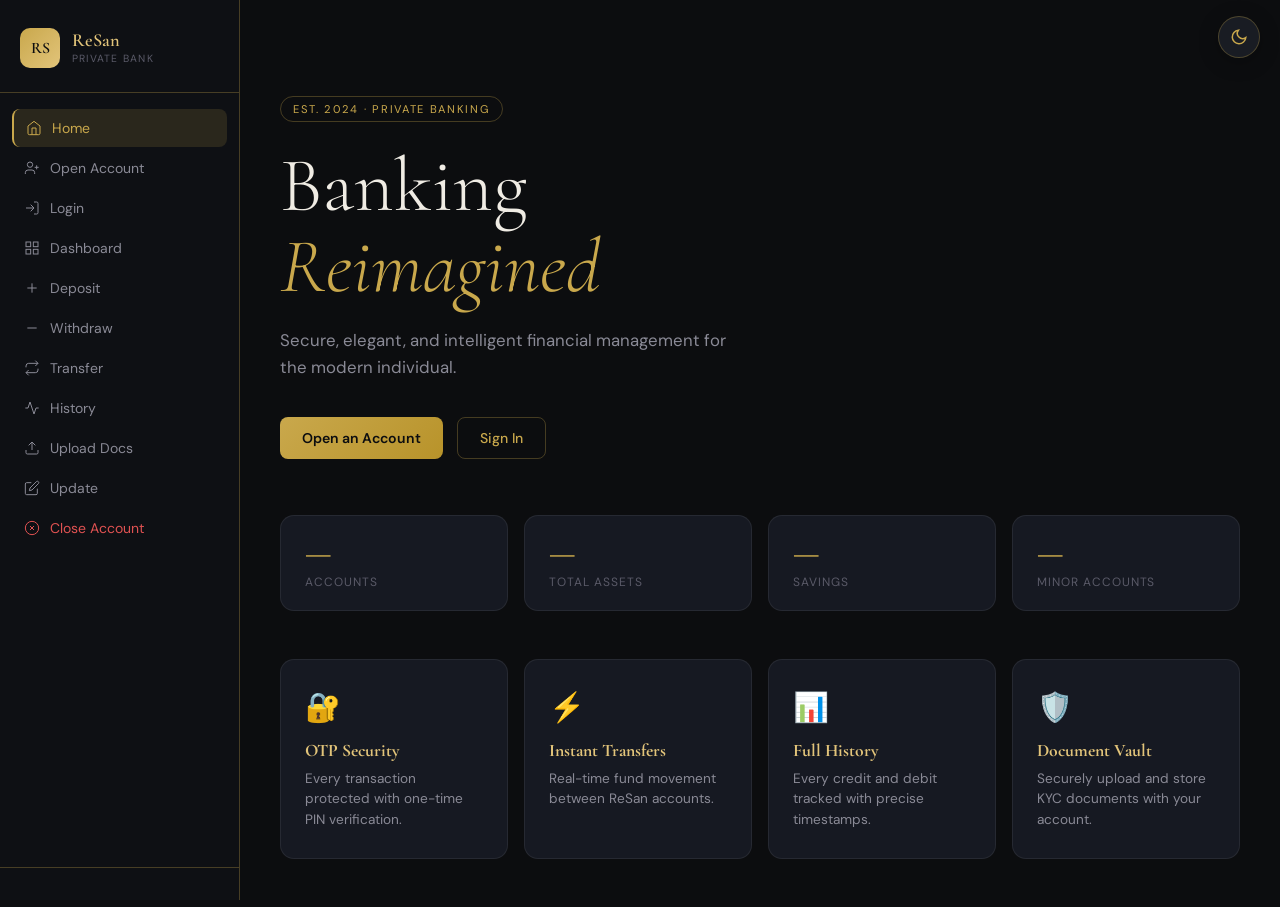
==== commit 8211e96a: "changes related to frontend and backend both" ====
--- a/frontend/index.html
+++ b/frontend/index.html
@@ -1,523 +1,387 @@
 <!DOCTYPE html>
-<!-- Root HTML document for ReSan Bank web application -->
-<html lang="en">
+<html lang="en" data-theme="dark">
 <head>
-  <!-- Character encoding for Unicode/emoji support -->
   <meta charset="UTF-8" />
-  <!-- Makes the page responsive on mobile devices -->
   <meta name="viewport" content="width=device-width, initial-scale=1.0" />
-  <!-- Tab title and browser tab icon text -->
   <title>ReSan Private Bank</title>
-  <!-- Google Fonts: Cormorant Garamond for luxury headings, Jost for body text -->
-  <link href="https://fonts.googleapis.com/css2?family=Cormorant+Garamond:wght@400;600;700&family=Jost:wght@300;400;500;600&display=swap" rel="stylesheet" />
-  <!-- Link to external CSS stylesheet -->
-  <link rel="stylesheet" href="frontend/style.css" />
+  <link rel="preconnect" href="https://fonts.googleapis.com" />
+  <link href="https://fonts.googleapis.com/css2?family=Cormorant+Garamond:ital,wght@0,300;0,400;0,600;1,300&family=DM+Sans:wght@300;400;500&display=swap" rel="stylesheet" />
+  <link rel="stylesheet" href="style.css" />
 </head>
 <body>
 
-  <!-- ═══════════════════════════════════════════════════════════
-       BACKGROUND DECORATIVE ORBS (pure CSS animation, no JS)
-  ═══════════════════════════════════════════════════════════ -->
-  <div class="bg-orb orb1"></div> <!-- Top-left glowing orb -->
-  <div class="bg-orb orb2"></div> <!-- Bottom-right glowing orb -->
-  <div class="bg-orb orb3"></div> <!-- Center subtle orb -->
-
-  <!-- ═══════════════════════════════════════════════════════════
-       PAGE WRAPPER — contains everything visible on screen
-  ═══════════════════════════════════════════════════════════ -->
-  <div class="app-wrapper">
-
-    <!-- ─── SIDEBAR NAVIGATION ─────────────────────────────── -->
-    <aside class="sidebar" id="sidebar">
-
-      <!-- Bank logo / brand area -->
-      <div class="sidebar-brand">
-        <div class="brand-icon">R</div> <!-- Circular logo with letter R -->
-        <div>
-          <div class="brand-name">ReSan</div>       <!-- Bank name -->
-          <div class="brand-sub">Private Banking</div> <!-- Tagline -->
-        </div>
-      </div>
-
-      <!-- Divider line below brand -->
-      <div class="sidebar-divider"></div>
-
-      <!-- Navigation menu items — each calls showPage() on click -->
-      <nav class="sidebar-nav">
-        <!-- data-page attribute tells JS which page to show -->
-        <a class="nav-item active" data-page="home"        onclick="showPage('home')">        <span class="nav-icon">⌂</span> Home         </a>
-        <a class="nav-item"        data-page="dashboard"   onclick="showPage('dashboard')">   <span class="nav-icon">◈</span> Dashboard    </a>
-        <a class="nav-item"        data-page="deposit"     onclick="showPage('deposit')">     <span class="nav-icon">↓</span> Deposit      </a>
-        <a class="nav-item"        data-page="withdraw"    onclick="showPage('withdraw')">    <span class="nav-icon">↑</span> Withdraw     </a>
-        <a class="nav-item"        data-page="details"     onclick="showPage('details')">     <span class="nav-icon">≡</span> My Details   </a>
-        <a class="nav-item"        data-page="update"      onclick="showPage('update')">      <span class="nav-icon">✎</span> Update       </a>
-        <a class="nav-item"        data-page="close"       onclick="showPage('close')">       <span class="nav-icon">✕</span> Close Acct   </a>
-      </nav>
-
-      <!-- Bottom section: theme toggle + auth buttons or user info -->
-      <div class="sidebar-footer">
-        <!-- Theme toggle -->
-        <div class="theme-toggle">
-          <button class="theme-btn" id="theme-light" onclick="setTheme('light')">☀</button>
-          <button class="theme-btn active" id="theme-auto" onclick="setTheme('auto')">⚙</button>
-          <button class="theme-btn" id="theme-dark" onclick="setTheme('dark')">☾</button>
-        </div>
-
-        <!-- Shown when user is NOT logged in -->
-        <div id="auth-buttons">
-          <button class="btn-gold"    onclick="showModal('login')">Login</button>    <!-- Opens login modal -->
-          <button class="btn-outline" onclick="showModal('signup')">Sign Up</button> <!-- Opens signup modal -->
-        </div>
-        <!-- Shown when user IS logged in (hidden by default) -->
-        <div id="user-info" style="display:none;">
-          <div class="user-avatar" id="user-avatar">?</div> <!-- First letter of user's name -->
-          <div class="user-name"   id="user-name">Guest</div>   <!-- Full name display -->
-          <button class="btn-outline" onclick="logout()">Logout</button> <!-- Logout button -->
-        </div>
-      </div>
-
-    </aside>
-
-    <!-- ─── MAIN CONTENT AREA ──────────────────────────────── -->
-    <main class="main-content">
-
-      <!-- Hamburger menu button (visible on mobile only) -->
-      <button class="hamburger" onclick="toggleSidebar()">☰</button>
-
-      <!-- ══════════════ PAGE: HOME ══════════════ -->
-      <section class="page active" id="page-home">
-        <!-- Animated welcome heading -->
-        <div class="page-hero">
-          <p class="hero-eyebrow">Welcome to</p>
-          <h1 class="hero-title">ReSan<br><span>Private Bank</span></h1>
-          <p class="hero-desc">Experience banking built on trust, elegance, and security. Your wealth, our commitment.</p>
-          <!-- CTA buttons -->
-          <div class="hero-actions">
-            <button class="btn-gold-lg" onclick="showModal('signup')">Open Account</button>
-            <button class="btn-ghost"   onclick="showModal('login')">Sign In →</button>
+<!-- ── THEME TOGGLE ── -->
+<button id="themeBtn" class="theme-btn" title="Toggle theme" aria-label="Toggle light/dark theme">
+  <svg id="themeIcon" viewBox="0 0 24 24" fill="none" stroke="currentColor" stroke-width="2">
+    <path id="moonPath" d="M21 12.79A9 9 0 1111.21 3a7 7 0 009.79 9.79z"/>
+    <circle id="sunCircle" cx="12" cy="12" r="5" style="display:none"/>
+    <g id="sunRays" style="display:none">
+      <line x1="12" y1="1" x2="12" y2="3"/>
+      <line x1="12" y1="21" x2="12" y2="23"/>
+      <line x1="4.22" y1="4.22" x2="5.64" y2="5.64"/>
+      <line x1="18.36" y1="18.36" x2="19.78" y2="19.78"/>
+      <line x1="1" y1="12" x2="3" y2="12"/>
+      <line x1="21" y1="12" x2="23" y2="12"/>
+      <line x1="4.22" y1="19.78" x2="5.64" y2="18.36"/>
+      <line x1="18.36" y1="5.64" x2="19.78" y2="4.22"/>
+    </g>
+  </svg>
+</button>
+
+<!-- ── SIDEBAR ── -->
+<aside class="sidebar" id="sidebar">
+  <div class="sidebar-logo">
+    <span class="logo-rs">RS</span>
+    <div>
+      <div class="logo-name">ReSan</div>
+      <div class="logo-sub">Private Bank</div>
+    </div>
+  </div>
+
+  <nav class="sidebar-nav">
+    <button class="nav-item active" data-page="home">
+      <svg viewBox="0 0 24 24" fill="none" stroke="currentColor" stroke-width="1.5"><path d="M3 9l9-7 9 7v11a2 2 0 01-2 2H5a2 2 0 01-2-2z"/><polyline points="9 22 9 12 15 12 15 22"/></svg>
+      Home
+    </button>
+    <button class="nav-item" data-page="register">
+      <svg viewBox="0 0 24 24" fill="none" stroke="currentColor" stroke-width="1.5"><path d="M16 21v-2a4 4 0 00-4-4H6a4 4 0 00-4 4v2"/><circle cx="9" cy="7" r="4"/><line x1="19" y1="8" x2="19" y2="14"/><line x1="22" y1="11" x2="16" y2="11"/></svg>
+      Open Account
+    </button>
+    <button class="nav-item" data-page="login">
+      <svg viewBox="0 0 24 24" fill="none" stroke="currentColor" stroke-width="1.5"><path d="M15 3h4a2 2 0 012 2v14a2 2 0 01-2 2h-4"/><polyline points="10 17 15 12 10 7"/><line x1="15" y1="12" x2="3" y2="12"/></svg>
+      Login
+    </button>
+    <button class="nav-item" data-page="dashboard">
+      <svg viewBox="0 0 24 24" fill="none" stroke="currentColor" stroke-width="1.5"><rect x="3" y="3" width="7" height="7"/><rect x="14" y="3" width="7" height="7"/><rect x="14" y="14" width="7" height="7"/><rect x="3" y="14" width="7" height="7"/></svg>
+      Dashboard
+    </button>
+    <button class="nav-item" data-page="deposit">
+      <svg viewBox="0 0 24 24" fill="none" stroke="currentColor" stroke-width="1.5"><line x1="12" y1="5" x2="12" y2="19"/><line x1="5" y1="12" x2="19" y2="12"/></svg>
+      Deposit
+    </button>
+    <button class="nav-item" data-page="withdraw">
+      <svg viewBox="0 0 24 24" fill="none" stroke="currentColor" stroke-width="1.5"><line x1="5" y1="12" x2="19" y2="12"/></svg>
+      Withdraw
+    </button>
+    <button class="nav-item" data-page="transfer">
+      <svg viewBox="0 0 24 24" fill="none" stroke="currentColor" stroke-width="1.5"><polyline points="17 1 21 5 17 9"/><path d="M3 11V9a4 4 0 014-4h14"/><polyline points="7 23 3 19 7 15"/><path d="M21 13v2a4 4 0 01-4 4H3"/></svg>
+      Transfer
+    </button>
+    <button class="nav-item" data-page="transactions">
+      <svg viewBox="0 0 24 24" fill="none" stroke="currentColor" stroke-width="1.5"><polyline points="22 12 18 12 15 21 9 3 6 12 2 12"/></svg>
+      History
+    </button>
+    <button class="nav-item" data-page="upload">
+      <svg viewBox="0 0 24 24" fill="none" stroke="currentColor" stroke-width="1.5"><path d="M21 15v4a2 2 0 01-2 2H5a2 2 0 01-2-2v-4"/><polyline points="17 8 12 3 7 8"/><line x1="12" y1="3" x2="12" y2="15"/></svg>
+      Upload Docs
+    </button>
+    <button class="nav-item" data-page="update">
+      <svg viewBox="0 0 24 24" fill="none" stroke="currentColor" stroke-width="1.5"><path d="M11 4H4a2 2 0 00-2 2v14a2 2 0 002 2h14a2 2 0 002-2v-7"/><path d="M18.5 2.5a2.121 2.121 0 013 3L12 15l-4 1 1-4 9.5-9.5z"/></svg>
+      Update
+    </button>
+    <button class="nav-item danger" data-page="close">
+      <svg viewBox="0 0 24 24" fill="none" stroke="currentColor" stroke-width="1.5"><circle cx="12" cy="12" r="10"/><line x1="15" y1="9" x2="9" y2="15"/><line x1="9" y1="9" x2="15" y2="15"/></svg>
+      Close Account
+    </button>
+  </nav>
+
+  <div class="sidebar-footer">
+    <div class="session-info" id="sessionInfo" style="display:none">
+      <svg viewBox="0 0 24 24" fill="none" stroke="currentColor" stroke-width="1.5"><path d="M20 21v-2a4 4 0 00-4-4H8a4 4 0 00-4 4v2"/><circle cx="12" cy="7" r="4"/></svg>
+      <div>
+        <div id="sessionName">—</div>
+        <div id="sessionAcc" style="font-size:0.65rem;opacity:0.6"></div>
+      </div>
+    </div>
+    <button class="logout-btn" id="logoutBtn" style="display:none" onclick="logout()">Sign Out</button>
+  </div>
+</aside>
+
+<!-- ── MOBILE TOPBAR ── -->
+<div class="topbar">
+  <button class="hamburger" id="hamburger" onclick="toggleSidebar()">
+    <span></span><span></span><span></span>
+  </button>
+  <div class="topbar-brand">ReSan Bank</div>
+</div>
+
+<!-- ── MAIN CONTENT ── -->
+<main class="main" id="main">
+
+  <!-- ═══ HOME PAGE ═══ -->
+  <section class="page active" id="page-home">
+    <div class="hero">
+      <div class="hero-badge">Est. 2024 · Private Banking</div>
+      <h1 class="hero-title">Banking<br/><em>Reimagined</em></h1>
+      <p class="hero-sub">Secure, elegant, and intelligent financial management for the modern individual.</p>
+      <div class="hero-actions">
+        <button class="btn btn-primary" onclick="goTo('register')">Open an Account</button>
+        <button class="btn btn-ghost" onclick="goTo('login')">Sign In</button>
+      </div>
+    </div>
+
+    <div class="stats-row" id="statsRow">
+      <div class="stat-card"><div class="stat-val" id="stat-accounts">—</div><div class="stat-label">Accounts</div></div>
+      <div class="stat-card"><div class="stat-val" id="stat-balance">—</div><div class="stat-label">Total Assets</div></div>
+      <div class="stat-card"><div class="stat-val" id="stat-savings">—</div><div class="stat-label">Savings</div></div>
+      <div class="stat-card"><div class="stat-val" id="stat-minor">—</div><div class="stat-label">Minor Accounts</div></div>
+    </div>
+
+    <div class="features-grid">
+      <div class="feature-card">
+        <div class="feature-icon">🔐</div>
+        <h3>OTP Security</h3>
+        <p>Every transaction protected with one-time PIN verification.</p>
+      </div>
+      <div class="feature-card">
+        <div class="feature-icon">⚡</div>
+        <h3>Instant Transfers</h3>
+        <p>Real-time fund movement between ReSan accounts.</p>
+      </div>
+      <div class="feature-card">
+        <div class="feature-icon">📊</div>
+        <h3>Full History</h3>
+        <p>Every credit and debit tracked with precise timestamps.</p>
+      </div>
+      <div class="feature-card">
+        <div class="feature-icon">🛡️</div>
+        <h3>Document Vault</h3>
+        <p>Securely upload and store KYC documents with your account.</p>
+      </div>
+    </div>
+  </section>
+
+  <!-- ═══ REGISTER PAGE ═══ -->
+  <section class="page" id="page-register">
+    <div class="page-header">
+      <h2>Open Account</h2>
+      <p>Join ReSan Private Bank — takes less than 2 minutes.</p>
+    </div>
+    <div class="card">
+      <div class="form-grid">
+        <div class="field">
+          <label>Full Name</label>
+          <input type="text" id="reg-name" placeholder="Diksha Sharma" />
+        </div>
+        <div class="field">
+          <label>Age</label>
+          <input type="number" id="reg-age" placeholder="25" min="1" max="120" />
+        </div>
+        <div class="field">
+          <label>Email</label>
+          <input type="email" id="reg-email" placeholder="you@email.com" />
+        </div>
+        <div class="field">
+          <label>Phone (10 digits)</label>
+          <div class="input-row">
+            <input type="tel" id="reg-phone" placeholder="9876543210" maxlength="10" />
+            <button class="btn btn-sm" onclick="sendOTP('reg')">Send OTP</button>
           </div>
         </div>
-
-        <!-- Feature cards row -->
-        <div class="feature-grid">
-          <div class="feature-card">
-            <div class="feature-icon">🔒</div>
-            <h3>Bank-Grade Security</h3>
-            <p>AES-256 encryption and OTP verification on every sensitive action.</p>
-          </div>
-          <div class="feature-card">
-            <div class="feature-icon">⚡</div>
-            <h3>Instant Transfers</h3>
-            <p>Deposit and withdraw funds in real-time with full transaction logs.</p>
-          </div>
-          <div class="feature-card">
-            <div class="feature-icon">👨‍👩‍👧</div>
-            <h3>Minor Accounts</h3>
-            <p>Open guardian-managed accounts for those under 18, safely.</p>
-          </div>
-        </div>
-      </section>
-
-      <!-- ══════════════ PAGE: DASHBOARD ══════════════ -->
-      <section class="page" id="page-dashboard">
-        <div class="page-header">
-          <h2 class="page-title">Dashboard</h2>
-          <p class="page-sub">Overview of your account</p>
-        </div>
-
-        <!-- Balance card — values filled by JS -->
-        <div class="balance-hero">
-          <div class="balance-label">Available Balance</div>
-          <div class="balance-amount" id="dash-balance">₹0.00</div>
-          <div class="account-chip"  id="dash-accno">—</div>
-        </div>
-
-        <!-- Stats row -->
-        <div class="stats-row">
-          <div class="stat-box"><div class="stat-val" id="dash-name">—</div><div class="stat-lbl">Account Holder</div></div>
-          <div class="stat-box"><div class="stat-val" id="dash-age">—</div> <div class="stat-lbl">Age</div></div>
-          <div class="stat-box"><div class="stat-val" id="dash-email">—</div><div class="stat-lbl">Email</div></div>
-          <div class="stat-box"><div class="stat-val" id="dash-type">—</div> <div class="stat-lbl">Account Type</div></div>
-        </div>
-
-        <!-- Recent transactions list -->
-        <div class="card mt">
-          <h3 class="card-title">Recent Transactions</h3>
-          <div id="txn-list"><p class="muted">No transactions yet.</p></div>
-        </div>
-      </section>
-
-      <!-- ══════════════ PAGE: DEPOSIT ══════════════ -->
-      <section class="page" id="page-deposit">
-        <div class="page-header">
-          <h2 class="page-title">Deposit Funds</h2>
-          <p class="page-sub">Add money to your account</p>
-        </div>
-        <div class="card">
-          <!-- Account number input -->
-          <div class="field-group">
-            <label>Account Number</label>
-            <input type="text" id="dep-acc" placeholder="RS-XXXXXXX" oninput="formatAccNo(this)" />
-            <span class="field-hint">Format: RS- followed by letters/numbers</span>
-          </div>
-          <!-- PIN input (masked) -->
-          <div class="field-group">
-            <label>4-Digit PIN</label>
-            <input type="password" id="dep-pin" maxlength="4" placeholder="••••" oninput="validatePinInput(this)" />
-          </div>
-          <!-- Amount input — only positive integers allowed -->
-          <div class="field-group">
-            <label>Amount (₹)</label>
-            <input type="number" id="dep-amount" placeholder="Enter amount" min="1" max="100000" step="1" oninput="validateAmount(this, 100000)" />
-            <span class="field-hint">Minimum ₹1 · Maximum ₹1,00,000 per transaction</span>
-          </div>
-          <button class="btn-gold-lg full" onclick="handleDeposit()">Deposit Now</button>
-        </div>
-      </section>
-
-      <!-- ══════════════ PAGE: WITHDRAW ══════════════ -->
-      <section class="page" id="page-withdraw">
-        <div class="page-header">
-          <h2 class="page-title">Withdraw Funds</h2>
-          <p class="page-sub">Transfer money out of your account</p>
-        </div>
-        <div class="card">
-          <div class="field-group">
-            <label>Account Number</label>
-            <input type="text" id="with-acc" placeholder="RS-XXXXXXX" oninput="formatAccNo(this)" />
-          </div>
-          <div class="field-group">
-            <label>4-Digit PIN</label>
-            <input type="password" id="with-pin" maxlength="4" placeholder="••••" oninput="validatePinInput(this)" />
-          </div>
-          <div class="field-group">
-            <label>Amount (₹)</label>
-            <input type="number" id="with-amount" placeholder="Enter amount" min="1" step="1" oninput="validateAmount(this, Infinity)" />
-            <span class="field-hint">Cannot exceed your current balance</span>
-          </div>
-          <button class="btn-gold-lg full" onclick="handleWithdraw()">Withdraw</button>
-        </div>
-      </section>
-
-      <!-- ══════════════ PAGE: MY DETAILS ══════════════ -->
-      <section class="page" id="page-details">
-        <div class="page-header">
-          <h2 class="page-title">My Details</h2>
-          <p class="page-sub">View your account information</p>
-        </div>
-        <div class="card">
-          <div class="field-group">
-            <label>Account Number</label>
-            <input type="text" id="det-acc" placeholder="RS-XXXXXXX" />
-          </div>
-          <div class="field-group">
-            <label>4-Digit PIN</label>
-            <input type="password" id="det-pin" maxlength="4" placeholder="••••" />
-          </div>
-          <button class="btn-gold-lg full" onclick="handleDetails()">View Details</button>
-        </div>
-
-        <!-- Details result card — hidden until data is fetched -->
-        <div class="card mt" id="details-result" style="display:none;">
-          <div class="balance-hero small">
-            <div class="balance-label">Balance</div>
-            <div class="balance-amount" id="det-balance">₹0</div>
-            <div class="account-chip"   id="det-accno-chip">—</div>
-          </div>
-          <!-- Individual info rows filled by JS -->
-          <div class="info-table" id="details-table"></div>
-        </div>
-      </section>
-
-      <!-- ══════════════ PAGE: UPDATE ══════════════ -->
-      <section class="page" id="page-update">
-        <div class="page-header">
-          <h2 class="page-title">Update Details</h2>
-          <p class="page-sub">Leave blank to keep existing value</p>
-        </div>
-        <div class="card">
-          <div class="field-group">
-            <label>Account Number</label>
-            <input type="text" id="upd-acc" placeholder="RS-XXXXXXX" />
-          </div>
-          <div class="field-group">
-            <label>Current PIN</label>
-            <input type="password" id="upd-pin" maxlength="4" placeholder="••••" />
-          </div>
-          <div class="field-divider">Fields to Update</div>
-          <div class="field-group">
-            <label>New Name (optional)</label>
-            <input type="text" id="upd-name" placeholder="Leave blank to keep current" />
-          </div>
-          <div class="field-group">
-            <label>New Email (optional)</label>
-            <!-- Email format validated in JS -->
-            <input type="email" id="upd-email" placeholder="Leave blank to keep current" oninput="validateEmailInput(this)" />
-          </div>
-          <div class="field-group">
-            <label>New PIN (optional)</label>
-            <input type="password" id="upd-newpin" maxlength="4" placeholder="Leave blank to keep current" oninput="validatePinInput(this)" />
-          </div>
-          <button class="btn-gold-lg full" onclick="handleUpdate()">Save Changes</button>
-        </div>
-      </section>
-
-      <!-- ══════════════ PAGE: CLOSE ACCOUNT ══════════════ -->
-      <section class="page" id="page-close">
-        <div class="page-header">
-          <h2 class="page-title">Close Account</h2>
-          <p class="page-sub" style="color:#ff6b6b;">⚠ This action is permanent and cannot be undone</p>
-        </div>
-        <div class="card danger-card">
-          <div class="field-group">
-            <label>Account Number</label>
-            <input type="text" id="cls-acc" placeholder="RS-XXXXXXX" />
-          </div>
-          <div class="field-group">
-            <label>4-Digit PIN</label>
-            <input type="password" id="cls-pin" maxlength="4" placeholder="••••" />
-          </div>
-          <!-- Confirmation checkbox — must be ticked before deletion -->
-          <label class="checkbox-label">
-            <input type="checkbox" id="cls-confirm" />
-            I understand this will permanently delete my account and all data
-          </label>
-          <button class="btn-danger full" onclick="handleClose()">Close My Account</button>
-        </div>
-      </section>
-
-    </main>
-  </div>
-
-  <!-- ═══════════════════════════════════════════════════════════
-       MODAL OVERLAY — darkens background when a modal is open
-  ═══════════════════════════════════════════════════════════ -->
-  <div class="modal-overlay" id="modal-overlay" onclick="closeModal()"></div>
-
-  <!-- ─── MODAL: LOGIN ──────────────────────────────────────── -->
-  <div class="modal" id="modal-login">
-    <div class="modal-header">
+        <div class="field">
+          <label>OTP</label>
+          <input type="text" id="reg-otp" placeholder="6-digit OTP" maxlength="6" />
+        </div>
+        <div class="field">
+          <label>4-Digit PIN</label>
+          <input type="password" id="reg-pin" placeholder="••••" maxlength="4" />
+        </div>
+      </div>
+
+      <!-- Minor guardian section -->
+      <div id="guardianSection" style="display:none" class="guardian-section">
+        <div class="section-divider">Guardian Details (Required for Minors)</div>
+        <div class="form-grid">
+          <div class="field"><label>Guardian Name</label><input type="text" id="g-name" placeholder="Parent/Guardian full name" /></div>
+          <div class="field"><label>Guardian Age</label><input type="number" id="g-age" placeholder="35" min="18" /></div>
+          <div class="field"><label>Relation</label><input type="text" id="g-relation" placeholder="Father / Mother / Guardian" /></div>
+          <div class="field"><label>Guardian Phone</label><input type="tel" id="g-phone" placeholder="9876543210" maxlength="10" /></div>
+          <div class="field"><label>Guardian Email</label><input type="email" id="g-email" placeholder="guardian@email.com" /></div>
+        </div>
+      </div>
+
+      <button class="btn btn-primary btn-full" onclick="registerAccount()">Create Account</button>
+      <div class="msg" id="reg-msg"></div>
+    </div>
+  </section>
+
+  <!-- ═══ LOGIN PAGE ═══ -->
+  <section class="page" id="page-login">
+    <div class="page-header">
       <h2>Welcome Back</h2>
-      <button class="modal-close" onclick="closeModal()">✕</button>
-    </div>
-    <div class="field-group">
-      <label>Account Number</label>
-      <input type="text" id="login-acc" placeholder="RS-XXXXXXX" />
-    </div>
-    <div class="field-group">
-      <label>4-Digit PIN</label>
-      <input type="password" id="login-pin" maxlength="4" placeholder="••••" oninput="validatePinInput(this)" />
-    </div>
-    <!-- Login triggers OTP send before actual login -->
-    <button class="btn-gold-lg full" onclick="initiateLogin()">Send OTP & Login</button>
-    <p class="modal-switch">Don't have an account? <a onclick="showModal('signup')">Sign Up</a></p>
-  </div>
-
-  <!-- ─── MODAL: SIGNUP ─────────────────────────────────────── -->
-  <div class="modal" id="modal-signup">
-    <div class="modal-header">
-      <h2>Open Account</h2>
-      <button class="modal-close" onclick="closeModal()">✕</button>
-    </div>
-
-    <!-- Step indicator: Step 1 of 3, Step 2, Step 3 -->
-    <div class="steps-bar">
-      <div class="step active" id="step1-dot">1</div>
-      <div class="step-line"></div>
-      <div class="step" id="step2-dot">2</div>
-      <div class="step-line"></div>
-      <div class="step" id="step3-dot">3</div>
-    </div>
-
-    <!-- ── STEP 1: Personal Information ── -->
-    <div id="signup-step1">
-      <p class="step-label">Step 1 · Personal Information</p>
-
-      <div class="field-group">
-        <label>Full Name *</label>
-        <!-- Only letters and spaces allowed — validated in JS -->
-        <input type="text" id="su-name" placeholder="Your legal full name" oninput="validateNameInput(this)" />
-        <span class="field-hint">Letters only, no numbers or symbols</span>
-      </div>
-
-      <div class="field-group">
-        <label>Age *</label>
-        <!-- Integer only; triggers minor flow if < 18 -->
-        <input type="number" id="su-age" placeholder="Your age" min="1" max="120" step="1" oninput="validateAgeInput(this)" />
-        <span class="field-hint">Must be a whole number between 1–120</span>
-      </div>
-
-      <!-- Minor guardian section — shown only when age < 18 -->
-      <div id="minor-section" style="display:none;">
-        <div class="minor-banner">
-          👨‍👩‍👧 Minor Account — Guardian Details Required
-        </div>
-        <div class="field-group">
-          <label>Guardian Full Name *</label>
-          <input type="text" id="su-gname" placeholder="Guardian's legal name" oninput="validateNameInput(this)" />
-        </div>
-        <div class="field-group">
-          <label>Guardian Age *</label>
-          <input type="number" id="su-gage" placeholder="Guardian's age" min="18" max="120" step="1" />
-          <span class="field-hint">Guardian must be 18 or above</span>
-        </div>
-        <div class="field-group">
-          <label>Relationship to Minor *</label>
-          <!-- Dropdown for relationship type -->
-          <select id="su-relation">
-            <option value="">Select relationship</option>
-            <option value="Father">Father</option>
-            <option value="Mother">Mother</option>
-            <option value="Legal Guardian">Legal Guardian</option>
-            <option value="Grandparent">Grandparent</option>
-            <option value="Sibling (18+)">Sibling (18+)</option>
-          </select>
-        </div>
-        <div class="field-group">
-          <label>Guardian Phone *</label>
-          <!-- 10-digit Indian phone number -->
-          <input type="tel" id="su-gphone" placeholder="10-digit mobile number" maxlength="10" oninput="validatePhoneInput(this)" />
-        </div>
-        <div class="field-group">
-          <label>Guardian Email *</label>
-          <input type="email" id="su-gemail" placeholder="guardian@email.com" oninput="validateEmailInput(this)" />
-        </div>
-        <div class="field-group">
-          <label>Guardian ID Proof (PDF, max 2MB) *</label>
-          <!-- Accepts only PDF files; size validated in JS -->
-          <div class="file-upload-box" onclick="triggerFile('guardian-doc')">
-            <div class="file-icon">📄</div>
-            <div id="guardian-doc-label">Click to upload Guardian ID PDF</div>
-            <input type="file" id="guardian-doc" accept=".pdf" style="display:none;" onchange="handleFile(this,'guardian-doc-label')" />
-          </div>
-        </div>
-      </div>
-
-      <div class="field-group">
-        <label>Email Address *</label>
-        <!-- Validates email format with regex in JS -->
-        <input type="email" id="su-email" placeholder="you@example.com" oninput="validateEmailInput(this)" />
-        <span class="field-hint">Must be a valid email (e.g. name@domain.com)</span>
-      </div>
-
-      <div class="field-group">
-        <label>Phone Number *</label>
-        <!-- Must be 10 digits, Indian format -->
-        <input type="tel" id="su-phone" placeholder="10-digit mobile number" maxlength="10" oninput="validatePhoneInput(this)" />
-        <span class="field-hint">OTP will be sent to this number</span>
-      </div>
-
-      <div class="field-group">
-        <label>4-Digit PIN *</label>
-        <input type="password" id="su-pin" maxlength="4" placeholder="Choose a 4-digit PIN" oninput="validatePinInput(this)" />
-        <span class="field-hint">Exactly 4 digits (e.g. 4821)</span>
-      </div>
-
-      <button class="btn-gold-lg full" onclick="goStep2()">Continue →</button>
-    </div>
-
-    <!-- ── STEP 2: Documents ── -->
-    <div id="signup-step2" style="display:none;">
-      <p class="step-label">Step 2 · Upload Documents</p>
-
-      <!-- Aadhaar Card PDF upload -->
-      <div class="field-group">
-        <label>Aadhaar Card (PDF, max 2MB) *</label>
-        <div class="file-upload-box" onclick="triggerFile('aadhaar-doc')">
-          <div class="file-icon">🪪</div>
-          <div id="aadhaar-doc-label">Click to upload Aadhaar PDF</div>
-          <input type="file" id="aadhaar-doc" accept=".pdf" style="display:none;" onchange="handleFile(this,'aadhaar-doc-label')" />
-        </div>
-      </div>
-
-      <!-- PAN Card PDF upload -->
-      <div class="field-group">
-        <label>PAN Card (PDF, max 2MB) *</label>
-        <div class="file-upload-box" onclick="triggerFile('pan-doc')">
-          <div class="file-icon">🗂</div>
-          <div id="pan-doc-label">Click to upload PAN Card PDF</div>
-          <input type="file" id="pan-doc" accept=".pdf" style="display:none;" onchange="handleFile(this,'pan-doc-label')" />
-        </div>
-      </div>
-
-      <!-- Address Proof PDF upload -->
-      <div class="field-group">
-        <label>Address Proof (PDF, max 2MB) *</label>
-        <div class="file-upload-box" onclick="triggerFile('address-doc')">
-          <div class="file-icon">🏠</div>
-          <div id="address-doc-label">Click to upload Address Proof PDF</div>
-          <input type="file" id="address-doc" accept=".pdf" style="display:none;" onchange="handleFile(this,'address-doc-label')" />
-        </div>
-      </div>
-
-      <div class="btn-row">
-        <button class="btn-outline" onclick="goStep1()">← Back</button>
-        <button class="btn-gold-lg" onclick="goStep3()">Continue →</button>
-      </div>
-    </div>
-
-    <!-- ── STEP 3: OTP Verification ── -->
-    <div id="signup-step3" style="display:none;">
-      <p class="step-label">Step 3 · OTP Verification</p>
-
-      <!-- Displays phone number OTP was sent to -->
-      <div class="otp-info">
-        OTP sent to <strong id="otp-phone-display"></strong>
-        <br><small>Check your messages (demo OTP shown in console)</small>
-      </div>
-
-      <!-- 6-digit OTP input boxes — one digit per box -->
-      <div class="otp-boxes">
-        <!-- Each box: maxlength=1, auto-advances to next on input -->
-        <input class="otp-box" type="text" maxlength="1" oninput="otpAdvance(this,0)" id="otp0" />
-        <input class="otp-box" type="text" maxlength="1" oninput="otpAdvance(this,1)" id="otp1" />
-        <input class="otp-box" type="text" maxlength="1" oninput="otpAdvance(this,2)" id="otp2" />
-        <input class="otp-box" type="text" maxlength="1" oninput="otpAdvance(this,3)" id="otp3" />
-        <input class="otp-box" type="text" maxlength="1" oninput="otpAdvance(this,4)" id="otp4" />
-        <input class="otp-box" type="text" maxlength="1" oninput="otpAdvance(this,5)" id="otp5" />
-      </div>
-
-      <!-- Countdown timer and resend button -->
-      <div class="otp-timer">
-        Resend OTP in <span id="otp-countdown">30</span>s
-        <button class="btn-text" id="resend-btn" style="display:none;" onclick="resendOTP()">Resend</button>
-      </div>
-
-      <div class="btn-row">
-        <button class="btn-outline" onclick="goStep2()">← Back</button>
-        <button class="btn-gold-lg" onclick="verifyAndCreate()">Verify & Create Account</button>
-      </div>
-    </div>
-  </div>
-
-  <!-- ─── MODAL: OTP FOR LOGIN ──────────────────────────────── -->
-  <div class="modal" id="modal-otp-login">
-    <div class="modal-header">
-      <h2>Verify Identity</h2>
-      <button class="modal-close" onclick="closeModal()">✕</button>
-    </div>
-    <div class="otp-info">
-      OTP sent to your registered number
-      <br><small>Demo OTP shown in browser console (F12)</small>
-    </div>
-    <div class="otp-boxes">
-      <input class="otp-box" type="text" maxlength="1" oninput="otpAdvance(this,0,'login')" id="lotp0" />
-      <input class="otp-box" type="text" maxlength="1" oninput="otpAdvance(this,1,'login')" id="lotp1" />
-      <input class="otp-box" type="text" maxlength="1" oninput="otpAdvance(this,2,'login')" id="lotp2" />
-      <input class="otp-box" type="text" maxlength="1" oninput="otpAdvance(this,3,'login')" id="lotp3" />
-      <input class="otp-box" type="text" maxlength="1" oninput="otpAdvance(this,4,'login')" id="lotp4" />
-      <input class="otp-box" type="text" maxlength="1" oninput="otpAdvance(this,5,'login')" id="lotp5" />
-    </div>
-    <button class="btn-gold-lg full" onclick="verifyLoginOTP()">Verify & Login</button>
-  </div>
-
-  <!-- ─── TOAST NOTIFICATION ────────────────────────────────── -->
-  <!-- Small popup at bottom-right for success/error messages -->
-  <div class="toast" id="toast">
-    <span id="toast-msg"></span>
-  </div>
-
-  <!-- Link to external JS file — loaded last so DOM is ready -->
-  <script src="frontend/app.js"></script>
+      <p>Access your ReSan account securely.</p>
+    </div>
+    <div class="card" style="max-width:480px">
+      <div class="field">
+        <label>Account Number</label>
+        <input type="text" id="login-acc" placeholder="RS-XXXXXXXX" />
+      </div>
+      <div class="field">
+        <label>PIN</label>
+        <input type="password" id="login-pin" placeholder="••••" maxlength="4" />
+      </div>
+      <div class="login-otp-area" id="loginOTPArea" style="display:none">
+        <div class="field">
+          <label>OTP</label>
+          <input type="text" id="login-otp" placeholder="Enter OTP" maxlength="6" />
+        </div>
+        <button class="btn btn-primary btn-full" onclick="verifyLoginOTP()">Verify & Login</button>
+      </div>
+      <button class="btn btn-primary btn-full" id="loginSendOTPBtn" onclick="loginSendOTP()">Send OTP</button>
+      <div class="msg" id="login-msg"></div>
+    </div>
+  </section>
+
+  <!-- ═══ DASHBOARD PAGE ═══ -->
+  <section class="page" id="page-dashboard">
+    <div class="page-header">
+      <h2>Dashboard</h2>
+      <p>Enter your credentials to view your account.</p>
+    </div>
+    <div class="card" style="max-width:480px" id="dashLoginCard">
+      <div class="field"><label>Account Number</label><input type="text" id="dash-acc" placeholder="RS-XXXXXXXX" /></div>
+      <div class="field"><label>PIN</label><input type="password" id="dash-pin" placeholder="••••" maxlength="4" /></div>
+      <button class="btn btn-primary btn-full" onclick="loadDashboard()">View Account</button>
+      <div class="msg" id="dash-msg"></div>
+    </div>
+    <div id="dashContent" style="display:none">
+      <div class="balance-hero">
+        <div class="balance-label">Available Balance</div>
+        <div class="balance-amount" id="dash-balance">₹0.00</div>
+        <div class="balance-type" id="dash-type">Savings Account</div>
+      </div>
+      <div class="info-grid">
+        <div class="info-row"><span>Account No.</span><strong id="dash-accno">—</strong></div>
+        <div class="info-row"><span>Name</span><strong id="dash-name">—</strong></div>
+        <div class="info-row"><span>Email</span><strong id="dash-email">—</strong></div>
+        <div class="info-row"><span>Age</span><strong id="dash-age">—</strong></div>
+        <div class="info-row"><span>Since</span><strong id="dash-since">—</strong></div>
+        <div class="info-row"><span>Docs Uploaded</span><strong id="dash-docs">—</strong></div>
+      </div>
+      <div class="dash-recent" id="dashRecent"></div>
+    </div>
+  </section>
+
+  <!-- ═══ DEPOSIT PAGE ═══ -->
+  <section class="page" id="page-deposit">
+    <div class="page-header"><h2>Deposit Funds</h2><p>Credit money to your ReSan account.</p></div>
+    <div class="card" style="max-width:480px">
+      <div class="field"><label>Account Number</label><input type="text" id="dep-acc" placeholder="RS-XXXXXXXX" /></div>
+      <div class="field"><label>PIN</label><input type="password" id="dep-pin" placeholder="••••" maxlength="4" /></div>
+      <div class="field"><label>Amount (₹)</label><input type="number" id="dep-amt" placeholder="1000" min="1" /></div>
+      <div class="quick-amounts">
+        <button class="quick-btn" onclick="setAmount('dep-amt',500)">₹500</button>
+        <button class="quick-btn" onclick="setAmount('dep-amt',1000)">₹1,000</button>
+        <button class="quick-btn" onclick="setAmount('dep-amt',5000)">₹5,000</button>
+        <button class="quick-btn" onclick="setAmount('dep-amt',10000)">₹10,000</button>
+      </div>
+      <button class="btn btn-primary btn-full" onclick="doDeposit()">Deposit</button>
+      <div class="msg" id="dep-msg"></div>
+    </div>
+  </section>
+
+  <!-- ═══ WITHDRAW PAGE ═══ -->
+  <section class="page" id="page-withdraw">
+    <div class="page-header"><h2>Withdraw Funds</h2><p>Debit money from your ReSan account.</p></div>
+    <div class="card" style="max-width:480px">
+      <div class="field"><label>Account Number</label><input type="text" id="with-acc" placeholder="RS-XXXXXXXX" /></div>
+      <div class="field"><label>PIN</label><input type="password" id="with-pin" placeholder="••••" maxlength="4" /></div>
+      <div class="field"><label>Amount (₹)</label><input type="number" id="with-amt" placeholder="500" min="1" /></div>
+      <div class="quick-amounts">
+        <button class="quick-btn" onclick="setAmount('with-amt',500)">₹500</button>
+        <button class="quick-btn" onclick="setAmount('with-amt',1000)">₹1,000</button>
+        <button class="quick-btn" onclick="setAmount('with-amt',5000)">₹5,000</button>
+        <button class="quick-btn" onclick="setAmount('with-amt',10000)">₹10,000</button>
+      </div>
+      <button class="btn btn-primary btn-full" onclick="doWithdraw()">Withdraw</button>
+      <div class="msg" id="with-msg"></div>
+    </div>
+  </section>
+
+  <!-- ═══ TRANSFER PAGE ═══ -->
+  <section class="page" id="page-transfer">
+    <div class="page-header"><h2>Transfer Funds</h2><p>Send money to another ReSan account instantly.</p></div>
+    <div class="card" style="max-width:480px">
+      <div class="field"><label>Your Account Number</label><input type="text" id="tr-from" placeholder="RS-XXXXXXXX" /></div>
+      <div class="field"><label>Your PIN</label><input type="password" id="tr-pin" placeholder="••••" maxlength="4" /></div>
+      <div class="field"><label>Recipient Account Number</label><input type="text" id="tr-to" placeholder="RS-XXXXXXXX" /></div>
+      <div class="field"><label>Amount (₹)</label><input type="number" id="tr-amt" placeholder="1000" min="1" /></div>
+      <button class="btn btn-primary btn-full" onclick="doTransfer()">Transfer</button>
+      <div class="msg" id="tr-msg"></div>
+    </div>
+  </section>
+
+  <!-- ═══ TRANSACTIONS PAGE ═══ -->
+  <section class="page" id="page-transactions">
+    <div class="page-header"><h2>Transaction History</h2><p>View your complete statement.</p></div>
+    <div class="card" style="max-width:480px" id="txLoginCard">
+      <div class="field"><label>Account Number</label><input type="text" id="tx-acc" placeholder="RS-XXXXXXXX" /></div>
+      <div class="field"><label>PIN</label><input type="password" id="tx-pin" placeholder="••••" maxlength="4" /></div>
+      <button class="btn btn-primary btn-full" onclick="loadTransactions()">Load History</button>
+      <div class="msg" id="tx-msg"></div>
+    </div>
+    <div id="txContent" style="display:none">
+      <div class="tx-summary">
+        <div><span>Balance</span><strong id="tx-balance">—</strong></div>
+      </div>
+      <div class="tx-list" id="txList"></div>
+    </div>
+  </section>
+
+  <!-- ═══ UPLOAD PAGE ═══ -->
+  <section class="page" id="page-upload">
+    <div class="page-header"><h2>Upload Documents</h2><p>Complete your KYC — PDF files only, max 2MB each.</p></div>
+    <div class="card" style="max-width:520px">
+      <div class="field"><label>Account Number</label><input type="text" id="up-acc" placeholder="RS-XXXXXXXX" /></div>
+      <div class="field"><label>PIN</label><input type="password" id="up-pin" placeholder="••••" maxlength="4" /></div>
+      <div class="section-divider">Documents</div>
+      <div class="field"><label>Aadhaar Card (PDF)</label><input type="file" id="up-aadhaar" accept=".pdf" class="file-input" /></div>
+      <div class="field"><label>PAN Card (PDF)</label><input type="file" id="up-pan" accept=".pdf" class="file-input" /></div>
+      <div class="field"><label>Address Proof (PDF)</label><input type="file" id="up-address" accept=".pdf" class="file-input" /></div>
+      <div class="field"><label>Guardian Document (PDF, optional)</label><input type="file" id="up-guardian" accept=".pdf" class="file-input" /></div>
+      <button class="btn btn-primary btn-full" onclick="uploadDocs()">Upload Documents</button>
+      <div class="msg" id="up-msg"></div>
+    </div>
+  </section>
+
+  <!-- ═══ UPDATE PAGE ═══ -->
+  <section class="page" id="page-update">
+    <div class="page-header"><h2>Update Profile</h2><p>Modify your account details.</p></div>
+    <div class="card" style="max-width:480px">
+      <div class="field"><label>Account Number</label><input type="text" id="upd-acc" placeholder="RS-XXXXXXXX" /></div>
+      <div class="field"><label>Current PIN</label><input type="password" id="upd-pin" placeholder="••••" maxlength="4" /></div>
+      <div class="section-divider">Fields to Update (leave blank to keep)</div>
+      <div class="field"><label>New Name</label><input type="text" id="upd-name" placeholder="New full name" /></div>
+      <div class="field"><label>New Email</label><input type="email" id="upd-email" placeholder="new@email.com" /></div>
+      <div class="field"><label>New PIN</label><input type="password" id="upd-newpin" placeholder="New 4-digit PIN" maxlength="4" /></div>
+      <button class="btn btn-primary btn-full" onclick="updateAccount()">Save Changes</button>
+      <div class="msg" id="upd-msg"></div>
+    </div>
+  </section>
+
+  <!-- ═══ CLOSE PAGE ═══ -->
+  <section class="page" id="page-close">
+    <div class="page-header"><h2>Close Account</h2><p class="danger-text">This action is permanent and cannot be undone.</p></div>
+    <div class="card" style="max-width:480px">
+      <div class="danger-alert">
+        ⚠️ Closing your account will permanently erase all your data. Ensure you have withdrawn all funds before proceeding.
+      </div>
+      <div class="field"><label>Account Number</label><input type="text" id="cls-acc" placeholder="RS-XXXXXXXX" /></div>
+      <div class="field"><label>PIN</label><input type="password" id="cls-pin" placeholder="••••" maxlength="4" /></div>
+      <div class="field">
+        <label>Type <strong>DELETE</strong> to confirm</label>
+        <input type="text" id="cls-confirm" placeholder="DELETE" />
+      </div>
+      <button class="btn btn-danger btn-full" onclick="closeAccount()">Close Account Permanently</button>
+      <div class="msg" id="cls-msg"></div>
+    </div>
+  </section>
+
+</main>
+
+<!-- ── TOAST ── -->
+<div class="toast" id="toast"></div>
+
+<script src="app.js"></script>
 </body>
 </html>
--- a/frontend/style.css
+++ b/frontend/style.css
@@ -0,0 +1,605 @@
+/* ── Variables ──────────────────────────────────────────────────────────── */
+:root {
+  --gold: #c9a84c;
+  --gold-light: #e2c47a;
+  --gold-dim: rgba(201,168,76,0.15);
+  --gold-border: rgba(201,168,76,0.3);
+
+  --sidebar-w: 240px;
+  --radius: 14px;
+  --transition: 0.25s cubic-bezier(.4,0,.2,1);
+
+  /* Dark theme defaults */
+  --bg: #0c0d0f;
+  --bg2: #121418;
+  --bg3: #1a1c22;
+  --surface: #191c23;
+  --surface2: #20242d;
+  --border: rgba(255,255,255,0.07);
+  --text: #f0ece4;
+  --text2: #8a8a96;
+  --text3: #5a5a68;
+  --sidebar-bg: #0e1014;
+  --card-bg: #161922;
+  --input-bg: #1e2129;
+  --danger: #e05252;
+  --success: #4caf82;
+}
+
+[data-theme="light"] {
+  --bg: #f4f1eb;
+  --bg2: #ede9e1;
+  --bg3: #e5e0d7;
+  --surface: #ffffff;
+  --surface2: #f7f5f0;
+  --border: rgba(0,0,0,0.09);
+  --text: #1a1814;
+  --text2: #5c5852;
+  --text3: #9a9590;
+  --sidebar-bg: #1a1611;
+  --card-bg: #ffffff;
+  --input-bg: #f0ece5;
+}
+
+/* ── Reset ──────────────────────────────────────────────────────────────── */
+*, *::before, *::after { box-sizing: border-box; margin: 0; padding: 0; }
+
+html { scroll-behavior: smooth; }
+
+body {
+  font-family: 'DM Sans', sans-serif;
+  background: var(--bg);
+  color: var(--text);
+  min-height: 100vh;
+  display: flex;
+  transition: background var(--transition), color var(--transition);
+}
+
+/* ── Theme Button ───────────────────────────────────────────────────────── */
+.theme-btn {
+  position: fixed;
+  top: 16px;
+  right: 20px;
+  z-index: 1000;
+  width: 42px;
+  height: 42px;
+  border-radius: 50%;
+  border: 1px solid var(--gold-border);
+  background: var(--surface);
+  color: var(--gold);
+  cursor: pointer;
+  display: flex;
+  align-items: center;
+  justify-content: center;
+  transition: all var(--transition);
+  box-shadow: 0 4px 20px rgba(0,0,0,0.25);
+}
+.theme-btn:hover {
+  background: var(--gold);
+  color: #0c0d0f;
+  transform: rotate(20deg) scale(1.1);
+}
+.theme-btn svg { width: 18px; height: 18px; }
+
+/* ── Sidebar ────────────────────────────────────────────────────────────── */
+.sidebar {
+  width: var(--sidebar-w);
+  min-height: 100vh;
+  background: var(--sidebar-bg);
+  border-right: 1px solid var(--gold-border);
+  display: flex;
+  flex-direction: column;
+  position: fixed;
+  left: 0;
+  top: 0;
+  bottom: 0;
+  z-index: 900;
+  transition: transform var(--transition);
+  overflow-y: auto;
+}
+
+.sidebar-logo {
+  display: flex;
+  align-items: center;
+  gap: 12px;
+  padding: 28px 20px 24px;
+  border-bottom: 1px solid var(--gold-border);
+}
+.logo-rs {
+  width: 40px;
+  height: 40px;
+  background: linear-gradient(135deg, var(--gold), var(--gold-light));
+  border-radius: 10px;
+  display: flex;
+  align-items: center;
+  justify-content: center;
+  font-family: 'Cormorant Garamond', serif;
+  font-weight: 600;
+  font-size: 1rem;
+  color: #0c0d0f;
+  flex-shrink: 0;
+}
+.logo-name {
+  font-family: 'Cormorant Garamond', serif;
+  font-size: 1.15rem;
+  font-weight: 600;
+  color: var(--gold-light);
+  line-height: 1;
+}
+.logo-sub {
+  font-size: 0.65rem;
+  letter-spacing: 0.12em;
+  text-transform: uppercase;
+  color: var(--text3);
+  margin-top: 2px;
+}
+
+.sidebar-nav {
+  flex: 1;
+  padding: 16px 12px;
+  display: flex;
+  flex-direction: column;
+  gap: 2px;
+}
+
+.nav-item {
+  display: flex;
+  align-items: center;
+  gap: 10px;
+  padding: 10px 12px;
+  border-radius: 8px;
+  border: none;
+  background: transparent;
+  color: var(--text2);
+  font-family: 'DM Sans', sans-serif;
+  font-size: 0.875rem;
+  cursor: pointer;
+  transition: all var(--transition);
+  text-align: left;
+  width: 100%;
+}
+.nav-item svg { width: 16px; height: 16px; flex-shrink: 0; }
+.nav-item:hover { background: var(--gold-dim); color: var(--gold-light); }
+.nav-item.active { background: var(--gold-dim); color: var(--gold); border-left: 2px solid var(--gold); }
+.nav-item.danger { color: var(--danger); }
+.nav-item.danger:hover { background: rgba(224,82,82,0.1); }
+
+.sidebar-footer {
+  padding: 16px;
+  border-top: 1px solid var(--gold-border);
+}
+.session-info {
+  display: flex;
+  align-items: center;
+  gap: 10px;
+  font-size: 0.8rem;
+  color: var(--text2);
+  margin-bottom: 10px;
+}
+.session-info svg { width: 14px; height: 14px; color: var(--gold); flex-shrink: 0; }
+.session-info #sessionName { color: var(--gold-light); font-size: 0.82rem; }
+.logout-btn {
+  width: 100%;
+  padding: 8px;
+  border: 1px solid var(--gold-border);
+  background: transparent;
+  color: var(--gold);
+  border-radius: 8px;
+  font-size: 0.8rem;
+  cursor: pointer;
+  transition: all var(--transition);
+}
+.logout-btn:hover { background: var(--gold); color: #0c0d0f; }
+
+/* ── Topbar (mobile) ───────────────────────────────────────────────────── */
+.topbar {
+  display: none;
+  position: fixed;
+  top: 0;
+  left: 0;
+  right: 0;
+  height: 56px;
+  background: var(--sidebar-bg);
+  border-bottom: 1px solid var(--gold-border);
+  z-index: 800;
+  align-items: center;
+  padding: 0 16px;
+  gap: 16px;
+}
+.topbar-brand {
+  font-family: 'Cormorant Garamond', serif;
+  font-size: 1.1rem;
+  color: var(--gold-light);
+}
+.hamburger {
+  background: none;
+  border: none;
+  cursor: pointer;
+  display: flex;
+  flex-direction: column;
+  gap: 5px;
+  padding: 4px;
+}
+.hamburger span {
+  display: block;
+  width: 22px;
+  height: 2px;
+  background: var(--gold);
+  border-radius: 2px;
+  transition: all var(--transition);
+}
+
+/* ── Main ───────────────────────────────────────────────────────────────── */
+.main {
+  margin-left: var(--sidebar-w);
+  flex: 1;
+  min-height: 100vh;
+  padding: 48px 40px;
+  max-width: calc(100vw - var(--sidebar-w));
+}
+
+/* ── Pages ──────────────────────────────────────────────────────────────── */
+.page { display: none; animation: fadeIn 0.3s ease; }
+.page.active { display: block; }
+
+@keyframes fadeIn {
+  from { opacity: 0; transform: translateY(12px); }
+  to { opacity: 1; transform: translateY(0); }
+}
+
+.page-header { margin-bottom: 28px; }
+.page-header h2 {
+  font-family: 'Cormorant Garamond', serif;
+  font-size: 2.2rem;
+  font-weight: 300;
+  color: var(--gold-light);
+  line-height: 1.2;
+}
+.page-header p { color: var(--text2); margin-top: 6px; font-size: 0.9rem; }
+
+/* ── Hero ───────────────────────────────────────────────────────────────── */
+.hero {
+  padding: 48px 0 56px;
+  max-width: 640px;
+}
+.hero-badge {
+  display: inline-block;
+  font-size: 0.7rem;
+  letter-spacing: 0.15em;
+  text-transform: uppercase;
+  color: var(--gold);
+  border: 1px solid var(--gold-border);
+  padding: 5px 12px;
+  border-radius: 20px;
+  margin-bottom: 24px;
+}
+.hero-title {
+  font-family: 'Cormorant Garamond', serif;
+  font-size: clamp(3rem, 6vw, 5.5rem);
+  font-weight: 300;
+  line-height: 1.05;
+  color: var(--text);
+  margin-bottom: 20px;
+}
+.hero-title em { color: var(--gold); font-style: italic; }
+.hero-sub { color: var(--text2); font-size: 1.05rem; max-width: 460px; margin-bottom: 36px; line-height: 1.6; }
+.hero-actions { display: flex; gap: 14px; flex-wrap: wrap; }
+
+/* ── Stats Row ──────────────────────────────────────────────────────────── */
+.stats-row {
+  display: grid;
+  grid-template-columns: repeat(auto-fit, minmax(160px, 1fr));
+  gap: 16px;
+  margin-bottom: 48px;
+}
+.stat-card {
+  background: var(--card-bg);
+  border: 1px solid var(--border);
+  border-radius: var(--radius);
+  padding: 20px 24px;
+  transition: border-color var(--transition);
+}
+.stat-card:hover { border-color: var(--gold-border); }
+.stat-val {
+  font-family: 'Cormorant Garamond', serif;
+  font-size: 2rem;
+  font-weight: 600;
+  color: var(--gold);
+  line-height: 1;
+}
+.stat-label { font-size: 0.75rem; color: var(--text3); text-transform: uppercase; letter-spacing: 0.08em; margin-top: 6px; }
+
+/* ── Features ───────────────────────────────────────────────────────────── */
+.features-grid {
+  display: grid;
+  grid-template-columns: repeat(auto-fit, minmax(220px, 1fr));
+  gap: 16px;
+}
+.feature-card {
+  background: var(--card-bg);
+  border: 1px solid var(--border);
+  border-radius: var(--radius);
+  padding: 28px 24px;
+  transition: all var(--transition);
+}
+.feature-card:hover { border-color: var(--gold-border); transform: translateY(-3px); }
+.feature-icon { font-size: 1.8rem; margin-bottom: 14px; }
+.feature-card h3 {
+  font-family: 'Cormorant Garamond', serif;
+  font-size: 1.1rem;
+  color: var(--gold-light);
+  margin-bottom: 8px;
+}
+.feature-card p { font-size: 0.85rem; color: var(--text2); line-height: 1.5; }
+
+/* ── Card ───────────────────────────────────────────────────────────────── */
+.card {
+  background: var(--card-bg);
+  border: 1px solid var(--border);
+  border-radius: var(--radius);
+  padding: 32px;
+  transition: background var(--transition), border-color var(--transition);
+}
+
+/* ── Form ───────────────────────────────────────────────────────────────── */
+.form-grid {
+  display: grid;
+  grid-template-columns: repeat(auto-fit, minmax(220px, 1fr));
+  gap: 18px;
+  margin-bottom: 18px;
+}
+.field { display: flex; flex-direction: column; gap: 7px; margin-bottom: 16px; }
+.field:last-child { margin-bottom: 0; }
+.field label { font-size: 0.78rem; text-transform: uppercase; letter-spacing: 0.08em; color: var(--text3); }
+
+input[type="text"], input[type="number"], input[type="email"], input[type="tel"], input[type="password"] {
+  background: var(--input-bg);
+  border: 1px solid var(--border);
+  border-radius: 8px;
+  padding: 11px 14px;
+  font-family: 'DM Sans', sans-serif;
+  font-size: 0.9rem;
+  color: var(--text);
+  transition: border-color var(--transition), background var(--transition);
+  outline: none;
+  width: 100%;
+}
+input:focus { border-color: var(--gold); background: var(--surface2); }
+input::placeholder { color: var(--text3); }
+input[type="file"].file-input {
+  padding: 10px;
+  cursor: pointer;
+  color: var(--text2);
+}
+
+.input-row { display: flex; gap: 10px; }
+.input-row input { flex: 1; }
+
+.section-divider {
+  font-size: 0.72rem;
+  letter-spacing: 0.1em;
+  text-transform: uppercase;
+  color: var(--gold);
+  border-bottom: 1px solid var(--gold-border);
+  padding-bottom: 10px;
+  margin: 20px 0 18px;
+}
+
+.guardian-section { margin-top: 4px; }
+
+/* ── Buttons ────────────────────────────────────────────────────────────── */
+.btn {
+  padding: 11px 22px;
+  border-radius: 8px;
+  border: none;
+  font-family: 'DM Sans', sans-serif;
+  font-size: 0.88rem;
+  cursor: pointer;
+  transition: all var(--transition);
+  display: inline-flex;
+  align-items: center;
+  justify-content: center;
+  gap: 8px;
+  font-weight: 500;
+}
+.btn-primary {
+  background: linear-gradient(135deg, var(--gold), #b8932a);
+  color: #0c0d0f;
+  font-weight: 600;
+}
+.btn-primary:hover { background: linear-gradient(135deg, var(--gold-light), var(--gold)); transform: translateY(-1px); box-shadow: 0 6px 20px rgba(201,168,76,0.35); }
+.btn-ghost { background: transparent; border: 1px solid var(--gold-border); color: var(--gold); }
+.btn-ghost:hover { background: var(--gold-dim); }
+.btn-danger { background: var(--danger); color: white; }
+.btn-danger:hover { background: #c94242; transform: translateY(-1px); }
+.btn-sm { padding: 8px 14px; font-size: 0.8rem; flex-shrink: 0; }
+.btn-full { width: 100%; margin-top: 20px; }
+
+/* ── Quick Amount Buttons ───────────────────────────────────────────────── */
+.quick-amounts { display: flex; gap: 8px; flex-wrap: wrap; margin: -6px 0 4px; }
+.quick-btn {
+  padding: 6px 14px;
+  border-radius: 20px;
+  border: 1px solid var(--gold-border);
+  background: transparent;
+  color: var(--gold);
+  font-size: 0.8rem;
+  cursor: pointer;
+  transition: all var(--transition);
+}
+.quick-btn:hover { background: var(--gold); color: #0c0d0f; }
+
+/* ── Messages ───────────────────────────────────────────────────────────── */
+.msg {
+  margin-top: 14px;
+  padding: 12px 16px;
+  border-radius: 8px;
+  font-size: 0.875rem;
+  display: none;
+}
+.msg.success { display: block; background: rgba(76,175,130,0.12); border: 1px solid rgba(76,175,130,0.3); color: var(--success); }
+.msg.error { display: block; background: rgba(224,82,82,0.1); border: 1px solid rgba(224,82,82,0.3); color: var(--danger); }
+.msg.info { display: block; background: var(--gold-dim); border: 1px solid var(--gold-border); color: var(--gold-light); }
+
+/* ── Dashboard ──────────────────────────────────────────────────────────── */
+.balance-hero {
+  background: linear-gradient(135deg, #1a1710, #2a2210);
+  border: 1px solid var(--gold-border);
+  border-radius: var(--radius);
+  padding: 40px 36px;
+  text-align: center;
+  margin-bottom: 24px;
+}
+[data-theme="light"] .balance-hero {
+  background: linear-gradient(135deg, #faf6ec, #f5edda);
+}
+.balance-label { font-size: 0.75rem; letter-spacing: 0.12em; text-transform: uppercase; color: var(--gold); margin-bottom: 12px; }
+.balance-amount {
+  font-family: 'Cormorant Garamond', serif;
+  font-size: clamp(2.5rem, 5vw, 4rem);
+  font-weight: 600;
+  color: var(--gold-light);
+  line-height: 1;
+}
+.balance-type { font-size: 0.8rem; color: var(--text3); margin-top: 10px; }
+
+.info-grid {
+  background: var(--card-bg);
+  border: 1px solid var(--border);
+  border-radius: var(--radius);
+  overflow: hidden;
+  margin-bottom: 24px;
+}
+.info-row {
+  display: flex;
+  justify-content: space-between;
+  align-items: center;
+  padding: 14px 20px;
+  border-bottom: 1px solid var(--border);
+  font-size: 0.875rem;
+}
+.info-row:last-child { border-bottom: none; }
+.info-row span { color: var(--text2); }
+.info-row strong { color: var(--text); font-weight: 500; }
+
+.dash-recent { }
+.dash-recent h3 {
+  font-family: 'Cormorant Garamond', serif;
+  font-size: 1.2rem;
+  color: var(--gold-light);
+  margin-bottom: 14px;
+}
+
+/* ── Transactions ───────────────────────────────────────────────────────── */
+.tx-summary {
+  background: var(--card-bg);
+  border: 1px solid var(--border);
+  border-radius: var(--radius);
+  padding: 20px 24px;
+  margin-bottom: 20px;
+  display: flex;
+  gap: 24px;
+  font-size: 0.875rem;
+}
+.tx-summary span { color: var(--text2); }
+.tx-summary strong { color: var(--gold); margin-left: 8px; }
+
+.tx-list { display: flex; flex-direction: column; gap: 8px; }
+.tx-item {
+  background: var(--card-bg);
+  border: 1px solid var(--border);
+  border-radius: 10px;
+  padding: 14px 18px;
+  display: flex;
+  align-items: center;
+  justify-content: space-between;
+  transition: border-color var(--transition);
+}
+.tx-item:hover { border-color: var(--gold-border); }
+.tx-left { display: flex; align-items: center; gap: 12px; }
+.tx-dot {
+  width: 36px;
+  height: 36px;
+  border-radius: 50%;
+  display: flex;
+  align-items: center;
+  justify-content: center;
+  font-size: 1rem;
+  flex-shrink: 0;
+}
+.tx-dot.credit { background: rgba(76,175,130,0.12); }
+.tx-dot.debit { background: rgba(224,82,82,0.1); }
+.tx-dot.transfer { background: rgba(201,168,76,0.12); }
+.tx-type { font-size: 0.875rem; font-weight: 500; }
+.tx-date { font-size: 0.75rem; color: var(--text3); margin-top: 2px; }
+.tx-amount { font-family: 'Cormorant Garamond', serif; font-size: 1.1rem; font-weight: 600; }
+.tx-amount.credit { color: var(--success); }
+.tx-amount.debit { color: var(--danger); }
+.tx-amount.transfer-out { color: var(--danger); }
+.tx-amount.transfer-in { color: var(--success); }
+.tx-empty { text-align: center; padding: 48px; color: var(--text3); font-size: 0.9rem; }
+
+/* ── Danger ─────────────────────────────────────────────────────────────── */
+.danger-text { color: var(--danger) !important; }
+.danger-alert {
+  background: rgba(224,82,82,0.08);
+  border: 1px solid rgba(224,82,82,0.25);
+  border-radius: 10px;
+  padding: 16px;
+  font-size: 0.875rem;
+  color: #e07070;
+  margin-bottom: 20px;
+  line-height: 1.5;
+}
+
+/* ── Toast ──────────────────────────────────────────────────────────────── */
+.toast {
+  position: fixed;
+  bottom: 28px;
+  right: 28px;
+  background: var(--surface);
+  border: 1px solid var(--gold-border);
+  color: var(--text);
+  padding: 14px 20px;
+  border-radius: 10px;
+  font-size: 0.875rem;
+  max-width: 340px;
+  z-index: 9999;
+  transform: translateY(80px);
+  opacity: 0;
+  transition: all 0.35s cubic-bezier(.4,0,.2,1);
+  pointer-events: none;
+  box-shadow: 0 8px 32px rgba(0,0,0,0.4);
+}
+.toast.show { transform: translateY(0); opacity: 1; }
+.toast.success { border-color: rgba(76,175,130,0.4); }
+.toast.error { border-color: rgba(224,82,82,0.4); }
+
+/* ── Scrollbar ──────────────────────────────────────────────────────────── */
+::-webkit-scrollbar { width: 6px; }
+::-webkit-scrollbar-track { background: transparent; }
+::-webkit-scrollbar-thumb { background: var(--gold-border); border-radius: 3px; }
+
+/* ── Overlay (mobile) ───────────────────────────────────────────────────── */
+.overlay {
+  display: none;
+  position: fixed;
+  inset: 0;
+  background: rgba(0,0,0,0.55);
+  z-index: 850;
+}
+.overlay.show { display: block; }
+
+/* ── Responsive ─────────────────────────────────────────────────────────── */
+@media (max-width: 768px) {
+  .sidebar { transform: translateX(-100%); }
+  .sidebar.open { transform: translateX(0); }
+  .topbar { display: flex; }
+  .main { margin-left: 0; padding: 80px 18px 32px; max-width: 100vw; }
+  .theme-btn { top: 10px; right: 14px; width: 36px; height: 36px; }
+  .form-grid { grid-template-columns: 1fr; }
+  .hero { padding: 20px 0 36px; }
+  .card { padding: 20px; }
+  .stats-row { grid-template-columns: repeat(2,1fr); }
+  .balance-hero { padding: 28px 20px; }
+}
